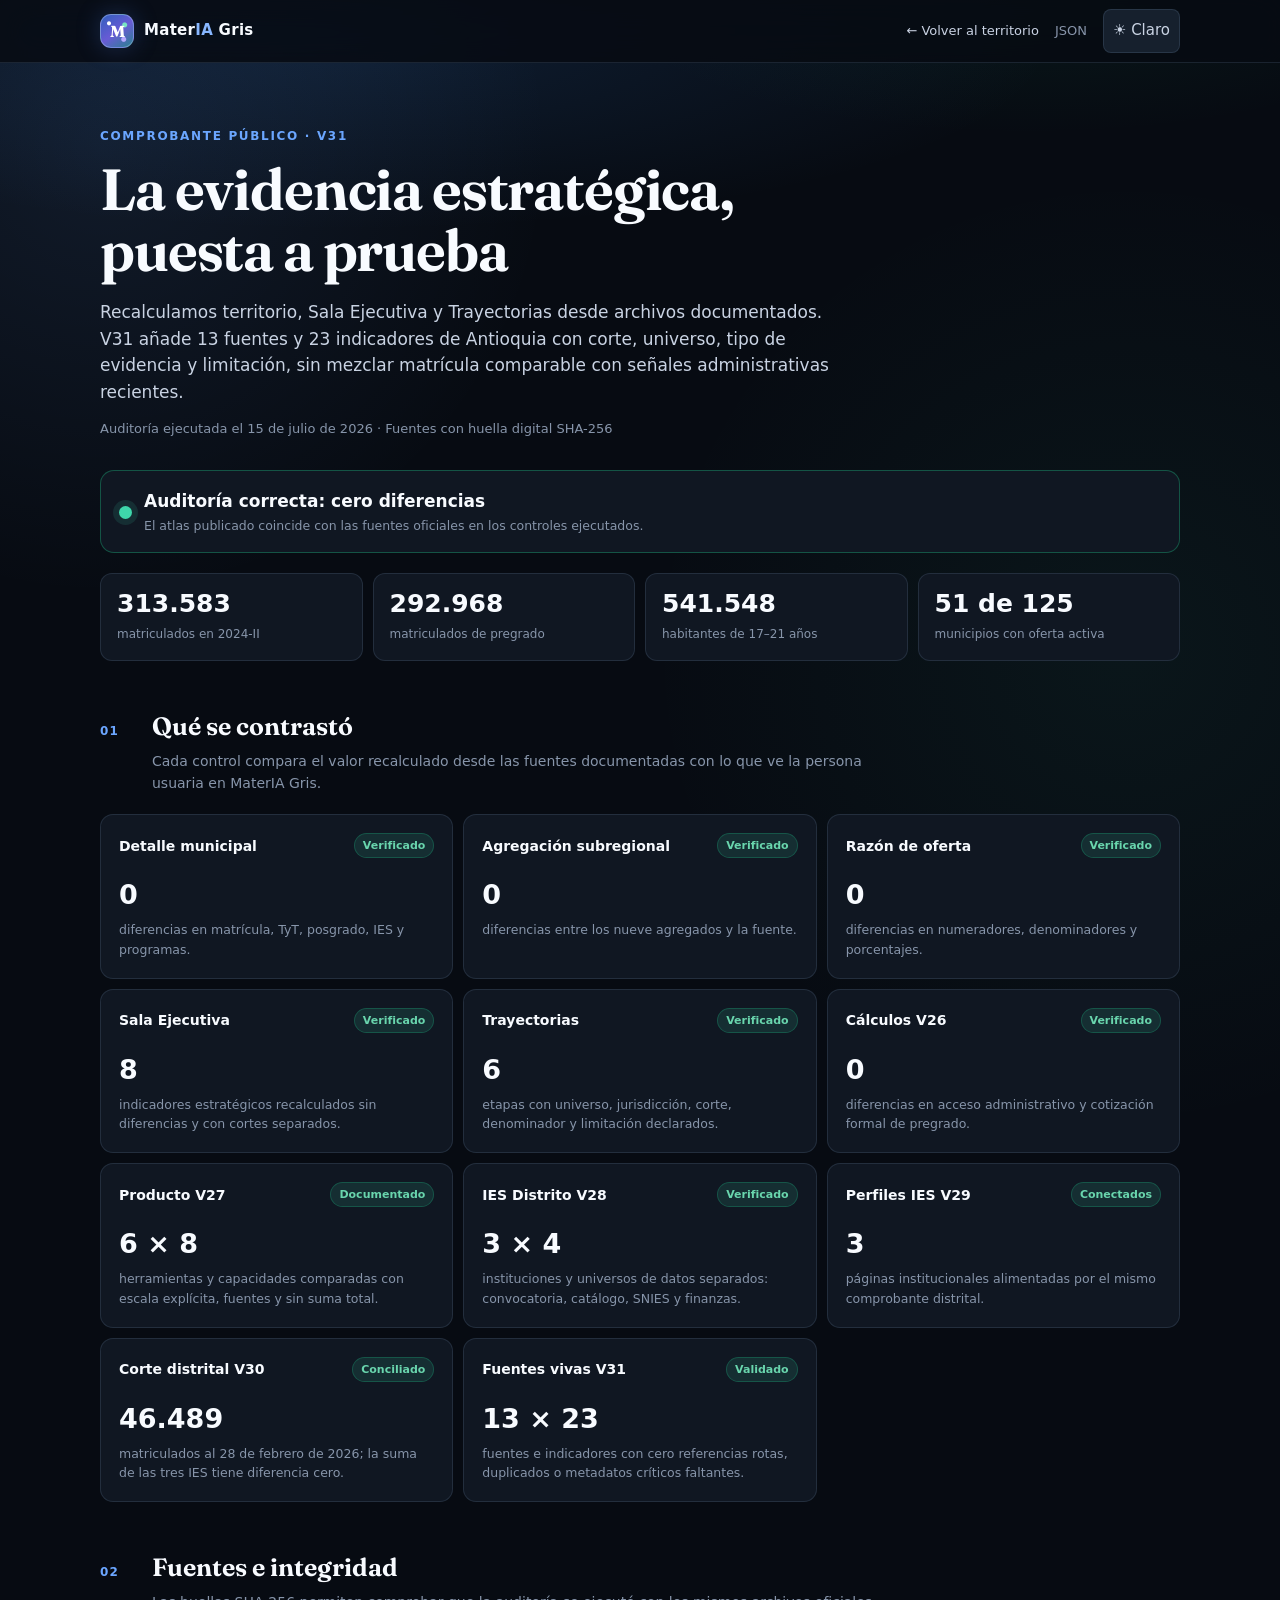
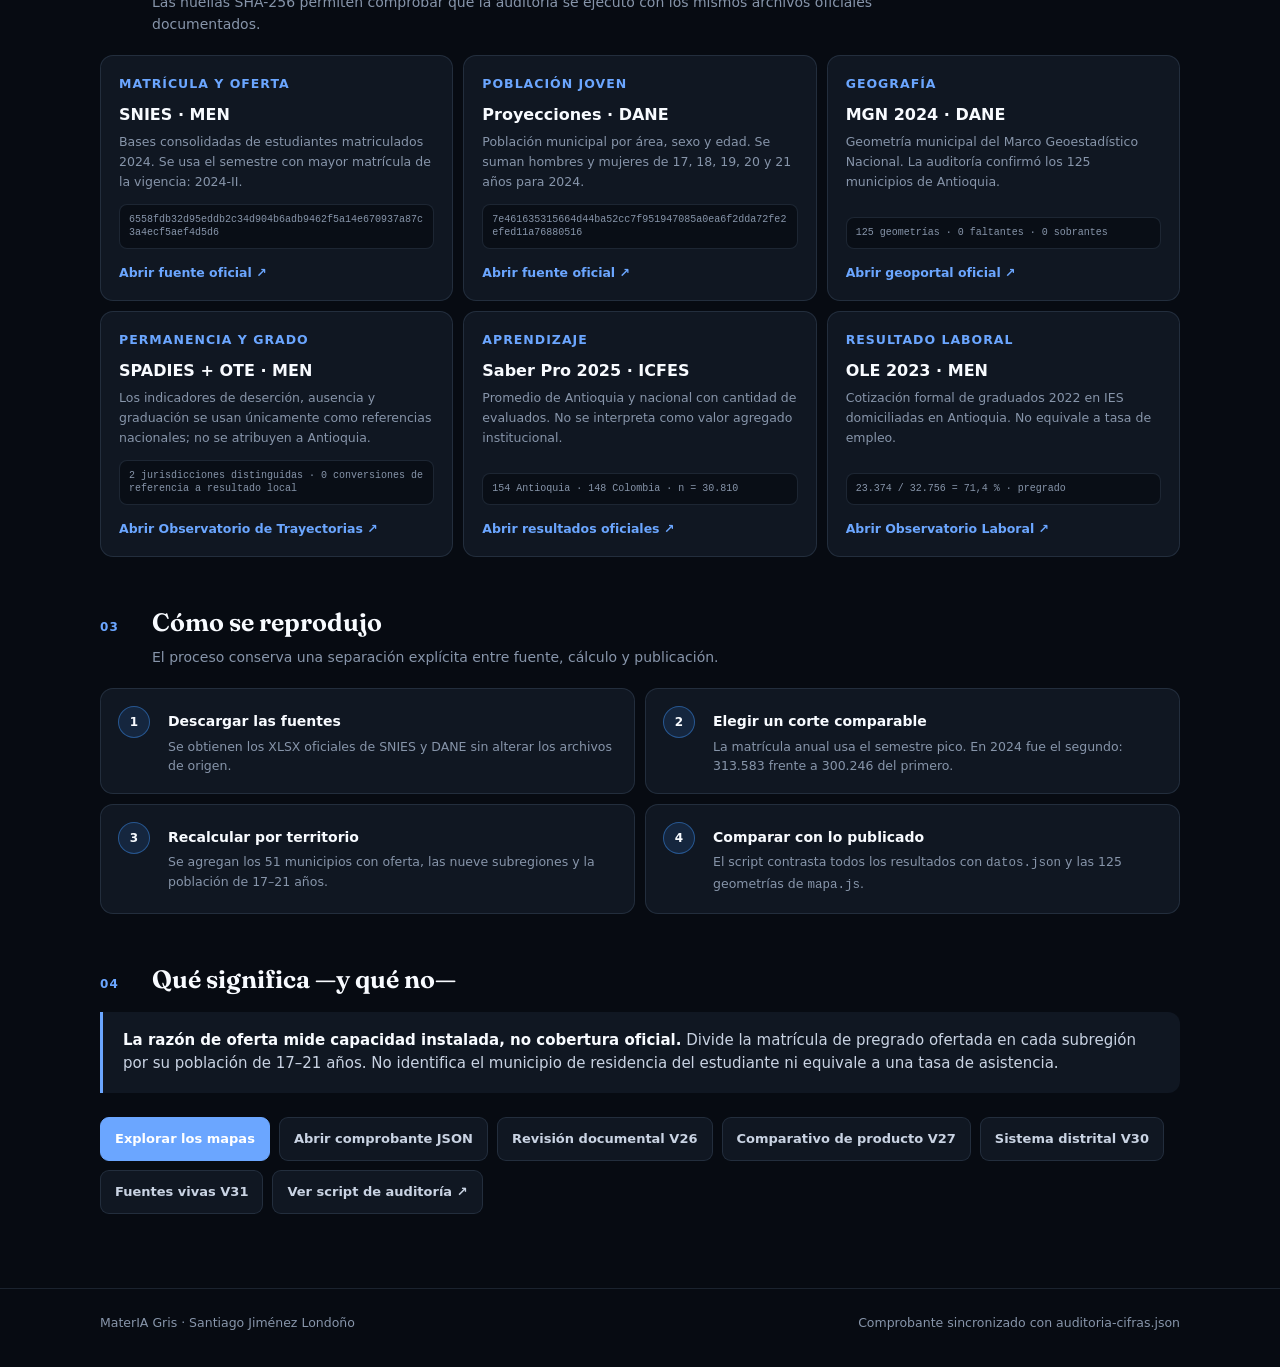
==== public/auditoria.html @ 16d31b3c "Agrega registro V31 de fuentes educativas de Antioquia" ====
<!DOCTYPE html>
<html lang="es">
<head>
<meta charset="UTF-8">
<meta name="viewport" content="width=device-width, initial-scale=1.0">
<title>Auditoría de cifras · MaterIA Gris</title>
<meta name="description" content="Comprobante público V31 de MaterIA Gris: territorio, trayectorias, sistema distrital y fuentes vivas de educación en Antioquia.">
<link rel="preconnect" href="https://fonts.googleapis.com">
<link rel="preconnect" href="https://fonts.gstatic.com" crossorigin>
<link href="https://fonts.googleapis.com/css2?family=Fraunces:opsz,wght@9..144,550;9..144,650&display=swap" rel="stylesheet">
<link rel="icon" href="data:image/svg+xml,<svg xmlns=%22http://www.w3.org/2000/svg%22 viewBox=%220 0 100 100%22><text y=%22.9em%22 font-size=%2290%22>🧠</text></svg>">
<style>
:root{
  --page:#070b12;--surface:#101722;--surface-2:#16202d;--ink:#f8fbff;--ink-2:#c9d3e3;
  --muted:#8795aa;--grid:#202c3b;--border:rgba(151,180,222,.14);--blue:#6ba6ff;
  --green:#3ed6aa;--green-soft:rgba(62,214,170,.12);--code:#090e16
}
*{box-sizing:border-box;margin:0;padding:0}
html{scroll-behavior:smooth;overflow-x:hidden}
body{background:radial-gradient(circle at 8% 5%,rgba(107,166,255,.10),transparent 28rem),radial-gradient(circle at 88% 22%,rgba(62,214,170,.055),transparent 30rem),var(--page);color:var(--ink-2);font:15px/1.58 system-ui,-apple-system,"Segoe UI",sans-serif;-webkit-font-smoothing:antialiased;overflow-x:hidden}
a{color:var(--blue);text-decoration:none}a:hover{text-decoration:underline}
.wrap{width:min(1080px,calc(100% - 40px));margin:0 auto}
nav{position:sticky;top:0;z-index:10;background:rgba(7,11,18,.86);border-bottom:1px solid var(--border);backdrop-filter:blur(16px) saturate(135%)}
nav .wrap{height:62px;display:flex;align-items:center;gap:16px}
.logo{display:flex;align-items:center;gap:10px;color:var(--ink);font-weight:750;letter-spacing:.02em}.brand-mark{position:relative;width:34px;height:34px;display:grid;place-items:center;border-radius:11px;overflow:hidden;background:radial-gradient(circle at 25% 26%,#fff 0 1.5px,transparent 2.5px),radial-gradient(circle at 74% 31%,#78e3c3 0 2px,transparent 3px),radial-gradient(circle at 71% 76%,#b5a8ff 0 2px,transparent 3px),linear-gradient(145deg,#315fbd,#685bd5 52%,#168e78 115%);border:1px solid rgba(186,210,255,.38);box-shadow:0 0 24px rgba(86,126,237,.25)}.brand-mark::before{content:"M";color:#fff;font:720 16px/1 "Fraunces",Georgia,serif;letter-spacing:-.08em}.brand-word{color:var(--ink)}.brand-ia{color:#88b7ff}
.back{margin-left:auto;color:var(--ink-2);font-size:13px}.raw{color:var(--muted);font-size:13px}
button{font:inherit}.theme{min-height:44px;border:1px solid var(--border);background:var(--surface-2);color:var(--ink-2);border-radius:8px;padding:6px 9px;cursor:pointer}
main{padding:64px 0 74px;position:relative}
main::before{content:"";position:absolute;inset:-100px -40% auto;height:520px;z-index:-1;pointer-events:none;background:radial-gradient(ellipse 55% 55% at 35% 15%,rgba(57,135,229,.15),transparent 66%),radial-gradient(ellipse 36% 45% at 70% 5%,rgba(25,158,112,.09),transparent 62%)}
.eyebrow{color:var(--blue);font-size:12px;font-weight:750;text-transform:uppercase;letter-spacing:.14em;margin-bottom:13px}
h1,h2{font-family:"Fraunces",Georgia,serif;color:var(--ink);font-weight:650}
h1{font-size:clamp(34px,6vw,58px);line-height:1.05;letter-spacing:-.02em;max-width:770px}
.lede{font-size:17px;max-width:760px;margin-top:18px}.meta{color:var(--muted);font-size:13px;margin-top:13px}
.status{display:flex;align-items:center;gap:12px;margin:30px 0 20px;padding:17px 18px;background:var(--surface);border:1px solid rgba(25,158,112,.45);border-radius:14px}
.status-dot{width:13px;height:13px;border-radius:50%;background:var(--green);box-shadow:0 0 0 6px var(--green-soft);flex:none}
.status strong{display:block;color:var(--ink);font-size:17px}.status span{display:block;color:var(--muted);font-size:12.5px;margin-top:1px}
.kpis{display:grid;grid-template-columns:repeat(4,minmax(0,1fr));gap:10px;margin:18px 0 50px}
.kpi{background:var(--surface);border:1px solid var(--border);border-radius:12px;padding:16px}.kpi b{display:block;color:var(--ink);font-size:25px;line-height:1.1;font-variant-numeric:tabular-nums}.kpi span{display:block;color:var(--muted);font-size:12px;margin-top:7px}
section{margin-top:50px}.section-head{display:grid;grid-template-columns:40px 1fr;gap:12px;align-items:baseline;margin-bottom:18px}.num{color:var(--blue);font-size:12px;font-weight:750;letter-spacing:.1em}h2{font-size:25px;line-height:1.2}.section-lede{color:var(--muted);max-width:760px;margin:-9px 0 20px 52px;font-size:14px}
.checks{display:grid;grid-template-columns:repeat(3,1fr);gap:10px}.check{background:var(--surface);border:1px solid var(--border);border-radius:13px;padding:18px}.check-top{display:flex;justify-content:space-between;gap:12px;align-items:center}.check h3{color:var(--ink);font-size:14px}.badge{color:#69d5ad;background:var(--green-soft);border:1px solid rgba(25,158,112,.35);border-radius:20px;padding:3px 8px;font-size:11px;font-weight:700;white-space:nowrap}.check b{display:block;color:var(--ink);font-size:27px;margin-top:16px}.check p{color:var(--muted);font-size:12.5px;margin-top:3px}
.sources{display:grid;grid-template-columns:repeat(3,1fr);gap:10px}.source{background:var(--surface);border:1px solid var(--border);border-radius:13px;padding:18px;display:flex;flex-direction:column}.source small{color:var(--blue);font-weight:750;letter-spacing:.08em;text-transform:uppercase}.source h3{color:var(--ink);font-size:16px;margin:8px 0 5px}.source p{color:var(--muted);font-size:12.5px;flex:1}.source a{font-size:12.5px;margin-top:14px;font-weight:650}.hash{display:block;background:var(--code);border:1px solid var(--border);border-radius:8px;padding:8px 9px;margin-top:12px;color:var(--muted);font:10px/1.35 ui-monospace,SFMono-Regular,Consolas,monospace;overflow-wrap:anywhere}
.method{display:grid;grid-template-columns:1fr 1fr;gap:10px}.step{display:grid;grid-template-columns:38px 1fr;gap:12px;background:var(--surface);border:1px solid var(--border);border-radius:13px;padding:17px}.step-n{width:32px;height:32px;border-radius:50%;display:grid;place-items:center;background:rgba(57,135,229,.14);border:1px solid rgba(57,135,229,.5);color:var(--ink);font-size:12px;font-weight:750}.step h3{color:var(--ink);font-size:14px;margin:4px 0}.step p{color:var(--muted);font-size:12.5px}
.limit{border-left:3px solid var(--blue);background:var(--surface);border-radius:0 12px 12px 0;padding:17px 20px}.limit strong{color:var(--ink)}
.actions{display:flex;flex-wrap:wrap;gap:9px;margin-top:24px}.btn{display:inline-flex;align-items:center;min-height:44px;padding:0 14px;border-radius:9px;border:1px solid var(--border);font-size:13px;font-weight:650}.btn.primary{background:var(--blue);border-color:var(--blue);color:white}.btn.secondary{background:var(--surface);color:var(--ink-2)}
footer{border-top:1px solid var(--border);padding:24px 0 38px;color:var(--muted);font-size:12.5px}.foot{display:flex;justify-content:space-between;gap:20px;flex-wrap:wrap}
:focus-visible{outline:2px solid var(--blue);outline-offset:3px}
html.light{--page:#f7f6f1;--surface:#fff;--surface-2:#efeee8;--ink:#191918;--ink-2:#3c3b36;--muted:#6f6d64;--grid:#e5e3da;--border:rgba(20,20,15,.14);--blue:#2b66c2;--green:#0d7a53;--green-soft:rgba(13,122,83,.1);--code:#efeee8}
html.light nav{background:rgba(247,246,241,.92)}html.light main::before{opacity:.5}
@media(max-width:820px){.kpis{grid-template-columns:1fr 1fr}.checks,.sources{grid-template-columns:1fr}.method{grid-template-columns:1fr}}
@media(max-width:540px){.wrap{width:min(calc(100% - 28px),1080px)}main{padding-top:42px}.raw{display:none}.kpis{grid-template-columns:1fr}.section-head{grid-template-columns:32px 1fr}.section-lede{margin-left:44px}.status{align-items:flex-start}.back{font-size:12px}}
@media print{nav,.theme,.actions{display:none}.wrap{width:100%}body{background:#fff;color:#333}main{padding:20px 0}main::before{display:none}:root{--surface:#fff;--ink:#111;--ink-2:#333;--muted:#666;--border:rgba(0,0,0,.18);--code:#f2f2f2}.kpi,.check,.source,.step,.status{break-inside:avoid}}
</style>
<script>try{if(localStorage.getItem('obs-theme')==='light')document.documentElement.classList.add('light')}catch(e){}</script>
</head>
<body>
<nav><div class="wrap">
  <a class="logo" href="index.html" aria-label="MaterIA Gris · inicio"><span class="brand-mark" aria-hidden="true"></span><span class="brand-word">Mater<span class="brand-ia">IA</span> Gris</span></a>
  <a class="back" href="index.html#territorio">← Volver al territorio</a>
  <a class="raw" href="auditoria-cifras.json">JSON</a>
  <button class="theme" id="theme" type="button" aria-label="Cambiar tema">Tema</button>
</div></nav>

<main class="wrap">
  <header>
    <p class="eyebrow">Comprobante público · V31</p>
    <h1>La evidencia estratégica, puesta a prueba</h1>
    <p class="lede">Recalculamos territorio, Sala Ejecutiva y Trayectorias desde archivos documentados. V31 añade 13 fuentes y 23 indicadores de Antioquia con corte, universo, tipo de evidencia y limitación, sin mezclar matrícula comparable con señales administrativas recientes.</p>
    <p class="meta">Auditoría ejecutada el <span id="audit-date">15 de julio de 2026</span> · Fuentes con huella digital SHA-256</p>
  </header>

  <div class="status" role="status" aria-live="polite">
    <span class="status-dot" aria-hidden="true"></span>
    <div><strong id="status-title">Auditoría correcta: cero diferencias</strong><span id="status-detail">El atlas publicado coincide con las fuentes oficiales en los controles ejecutados.</span></div>
  </div>

  <div class="kpis" aria-label="Resultados principales de la auditoría">
    <div class="kpi"><b id="matricula">313.583</b><span>matriculados en 2024-II</span></div>
    <div class="kpi"><b id="pregrado">292.968</b><span>matriculados de pregrado</span></div>
    <div class="kpi"><b id="poblacion">541.548</b><span>habitantes de 17–21 años</span></div>
    <div class="kpi"><b><span id="con-oferta" style="display:inline;color:inherit;font:inherit">51</span> de 125</b><span>municipios con oferta activa</span></div>
  </div>

  <section aria-labelledby="controles-title">
    <div class="section-head"><span class="num">01</span><h2 id="controles-title">Qué se contrastó</h2></div>
    <p class="section-lede">Cada control compara el valor recalculado desde las fuentes documentadas con lo que ve la persona usuaria en MaterIA Gris.</p>
    <div class="checks">
      <article class="check"><div class="check-top"><h3>Detalle municipal</h3><span class="badge">Verificado</span></div><b id="diff-municipios">0</b><p>diferencias en matrícula, TyT, posgrado, IES y programas.</p></article>
      <article class="check"><div class="check-top"><h3>Agregación subregional</h3><span class="badge">Verificado</span></div><b id="diff-subregiones">0</b><p>diferencias entre los nueve agregados y la fuente.</p></article>
      <article class="check"><div class="check-top"><h3>Razón de oferta</h3><span class="badge">Verificado</span></div><b id="diff-razon">0</b><p>diferencias en numeradores, denominadores y porcentajes.</p></article>
      <article class="check"><div class="check-top"><h3>Sala Ejecutiva</h3><span class="badge">Verificado</span></div><b>8</b><p>indicadores estratégicos recalculados sin diferencias y con cortes separados.</p></article>
      <article class="check"><div class="check-top"><h3>Trayectorias</h3><span class="badge">Verificado</span></div><b>6</b><p>etapas con universo, jurisdicción, corte, denominador y limitación declarados.</p></article>
      <article class="check"><div class="check-top"><h3>Cálculos V26</h3><span class="badge">Verificado</span></div><b>0</b><p>diferencias en acceso administrativo y cotización formal de pregrado.</p></article>
      <article class="check"><div class="check-top"><h3>Producto V27</h3><span class="badge">Documentado</span></div><b>6 × 8</b><p>herramientas y capacidades comparadas con escala explícita, fuentes y sin suma total.</p></article>
      <article class="check"><div class="check-top"><h3>IES Distrito V28</h3><span class="badge">Verificado</span></div><b>3 × 4</b><p>instituciones y universos de datos separados: convocatoria, catálogo, SNIES y finanzas.</p></article>
      <article class="check"><div class="check-top"><h3>Perfiles IES V29</h3><span class="badge">Conectados</span></div><b>3</b><p>páginas institucionales alimentadas por el mismo comprobante distrital.</p></article>
      <article class="check"><div class="check-top"><h3>Corte distrital V30</h3><span class="badge">Conciliado</span></div><b>46.489</b><p>matriculados al 28 de febrero de 2026; la suma de las tres IES tiene diferencia cero.</p></article>
      <article class="check"><div class="check-top"><h3>Fuentes vivas V31</h3><span class="badge">Validado</span></div><b>13 × 23</b><p>fuentes e indicadores con cero referencias rotas, duplicados o metadatos críticos faltantes.</p></article>
    </div>
  </section>

  <section aria-labelledby="fuentes-title">
    <div class="section-head"><span class="num">02</span><h2 id="fuentes-title">Fuentes e integridad</h2></div>
    <p class="section-lede">Las huellas SHA-256 permiten comprobar que la auditoría se ejecutó con los mismos archivos oficiales documentados.</p>
    <div class="sources">
      <article class="source"><small>Matrícula y oferta</small><h3>SNIES · MEN</h3><p>Bases consolidadas de estudiantes matriculados 2024. Se usa el semestre con mayor matrícula de la vigencia: 2024-II.</p><code class="hash" id="hash-snies">6558fdb32d95eddb2c34d904b6adb9462f5a14e670937a87c3a4ecf5aef4d5d6</code><a href="https://snies.mineducacion.gov.co/portal/ESTADISTICAS/Bases-consolidadas/" target="_blank" rel="noopener">Abrir fuente oficial ↗</a></article>
      <article class="source"><small>Población joven</small><h3>Proyecciones · DANE</h3><p>Población municipal por área, sexo y edad. Se suman hombres y mujeres de 17, 18, 19, 20 y 21 años para 2024.</p><code class="hash" id="hash-dane">7e461635315664d44ba52cc7f951947085a0ea6f2dda72fe2efed11a76880516</code><a href="https://www.dane.gov.co/index.php/estadisticas-por-tema/demografia-y-poblacion/proyecciones-de-poblacion" target="_blank" rel="noopener">Abrir fuente oficial ↗</a></article>
      <article class="source"><small>Geografía</small><h3>MGN 2024 · DANE</h3><p>Geometría municipal del Marco Geoestadístico Nacional. La auditoría confirmó los 125 municipios de Antioquia.</p><code class="hash">125 geometrías · 0 faltantes · 0 sobrantes</code><a href="https://geoportal.dane.gov.co/" target="_blank" rel="noopener">Abrir geoportal oficial ↗</a></article>
      <article class="source"><small>Permanencia y grado</small><h3>SPADIES + OTE · MEN</h3><p>Los indicadores de deserción, ausencia y graduación se usan únicamente como referencias nacionales; no se atribuyen a Antioquia.</p><code class="hash">2 jurisdicciones distinguidas · 0 conversiones de referencia a resultado local</code><a href="https://ote.mineducacion.gov.co/sistema-consulta/generar" target="_blank" rel="noopener">Abrir Observatorio de Trayectorias ↗</a></article>
      <article class="source"><small>Aprendizaje</small><h3>Saber Pro 2025 · ICFES</h3><p>Promedio de Antioquia y nacional con cantidad de evaluados. No se interpreta como valor agregado institucional.</p><code class="hash">154 Antioquia · 148 Colombia · n = 30.810</code><a href="https://www.icfes.gov.co/evaluaciones-icfes/acerca-del-examen-saber-pro/resultados-del-examen-saber-pro/" target="_blank" rel="noopener">Abrir resultados oficiales ↗</a></article>
      <article class="source"><small>Resultado laboral</small><h3>OLE 2023 · MEN</h3><p>Cotización formal de graduados 2022 en IES domiciliadas en Antioquia. No equivale a tasa de empleo.</p><code class="hash">23.374 / 32.756 = 71,4 % · pregrado</code><a href="https://ole.mineducacion.gov.co/portal/secciones/A-quienes-aportamos/Sector-productivo/" target="_blank" rel="noopener">Abrir Observatorio Laboral ↗</a></article>
    </div>
  </section>

  <section aria-labelledby="metodo-title">
    <div class="section-head"><span class="num">03</span><h2 id="metodo-title">Cómo se reprodujo</h2></div>
    <p class="section-lede">El proceso conserva una separación explícita entre fuente, cálculo y publicación.</p>
    <div class="method">
      <article class="step"><span class="step-n">1</span><div><h3>Descargar las fuentes</h3><p>Se obtienen los XLSX oficiales de SNIES y DANE sin alterar los archivos de origen.</p></div></article>
      <article class="step"><span class="step-n">2</span><div><h3>Elegir un corte comparable</h3><p>La matrícula anual usa el semestre pico. En 2024 fue el segundo: 313.583 frente a 300.246 del primero.</p></div></article>
      <article class="step"><span class="step-n">3</span><div><h3>Recalcular por territorio</h3><p>Se agregan los 51 municipios con oferta, las nueve subregiones y la población de 17–21 años.</p></div></article>
      <article class="step"><span class="step-n">4</span><div><h3>Comparar con lo publicado</h3><p>El script contrasta todos los resultados con <code>datos.json</code> y las 125 geometrías de <code>mapa.js</code>.</p></div></article>
    </div>
  </section>

  <section aria-labelledby="alcance-title">
    <div class="section-head"><span class="num">04</span><h2 id="alcance-title">Qué significa —y qué no—</h2></div>
    <div class="limit"><strong>La razón de oferta mide capacidad instalada, no cobertura oficial.</strong> Divide la matrícula de pregrado ofertada en cada subregión por su población de 17–21 años. No identifica el municipio de residencia del estudiante ni equivale a una tasa de asistencia.</div>
    <div class="actions">
      <a class="btn primary" href="index.html#territorio">Explorar los mapas</a>
      <a class="btn secondary" href="auditoria-cifras.json">Abrir comprobante JSON</a>
      <a class="btn secondary" href="verificacion-v26.json">Revisión documental V26</a>
      <a class="btn secondary" href="comparativo-producto.json">Comparativo de producto V27</a>
      <a class="btn secondary" href="ies-distritales.json">Sistema distrital V30</a>
      <a class="btn secondary" href="fuentes-antioquia.json">Fuentes vivas V31</a>
      <a class="btn secondary" href="https://github.com/sjimenezlon/observatorio-educacion-antioquia/blob/main/scripts/auditar_atlas.py" target="_blank" rel="noopener">Ver script de auditoría ↗</a>
    </div>
  </section>
</main>

<footer><div class="wrap foot"><span>MaterIA Gris · Santiago Jiménez Londoño</span><span id="live-note">Comprobante sincronizado con auditoria-cifras.json</span></div></footer>

<script>
"use strict";
const format=n=>Number(n).toLocaleString("es-CO");
const set=(id,value)=>{const node=document.getElementById(id);if(node&&value!==undefined)node.textContent=value;};
const themeButton=document.getElementById("theme");
const syncTheme=()=>{const light=document.documentElement.classList.contains("light");themeButton.textContent=light?"🌙 Oscuro":"☀️ Claro";themeButton.setAttribute("aria-label",light?"Cambiar a tema oscuro":"Cambiar a tema claro");themeButton.setAttribute("aria-pressed",String(light));};
syncTheme();themeButton.addEventListener("click",()=>{
  document.documentElement.classList.toggle("light");
  try{localStorage.setItem("obs-theme",document.documentElement.classList.contains("light")?"light":"dark")}catch(e){}
  syncTheme();
});
fetch("auditoria-cifras.json",{cache:"no-store"}).then(r=>{if(!r.ok)throw new Error("No disponible");return r.json()}).then(a=>{
  const x=a.resultados||{};
  set("audit-date",new Date(a.fecha_auditoria+"T12:00:00").toLocaleDateString("es-CO",{day:"numeric",month:"long",year:"numeric"}));
  set("matricula",format(x.matricula_total_2024_II));set("pregrado",format(x.matricula_pregrado_2024_II));set("poblacion",format(x.poblacion_17_21_2024));set("con-oferta",x.municipios_con_oferta);
  set("diff-municipios",x.diferencias_municipales);set("diff-subregiones",x.diferencias_subregionales);set("diff-razon",x.diferencias_cobertura);
  set("hash-snies",a.fuentes?.snies?.sha256);set("hash-dane",a.fuentes?.dane?.sha256);
  if(a.estado!=="correcto"){
    set("status-title","La auditoría requiere revisión");set("status-detail","El comprobante reporta diferencias; consulte el JSON antes de usar las cifras.");document.querySelector(".status").style.borderColor="#c98500";
  }
}).catch(()=>set("live-note","Copia legible disponible · JSON no cargó en esta sesión"));
</script>
</body>
</html>
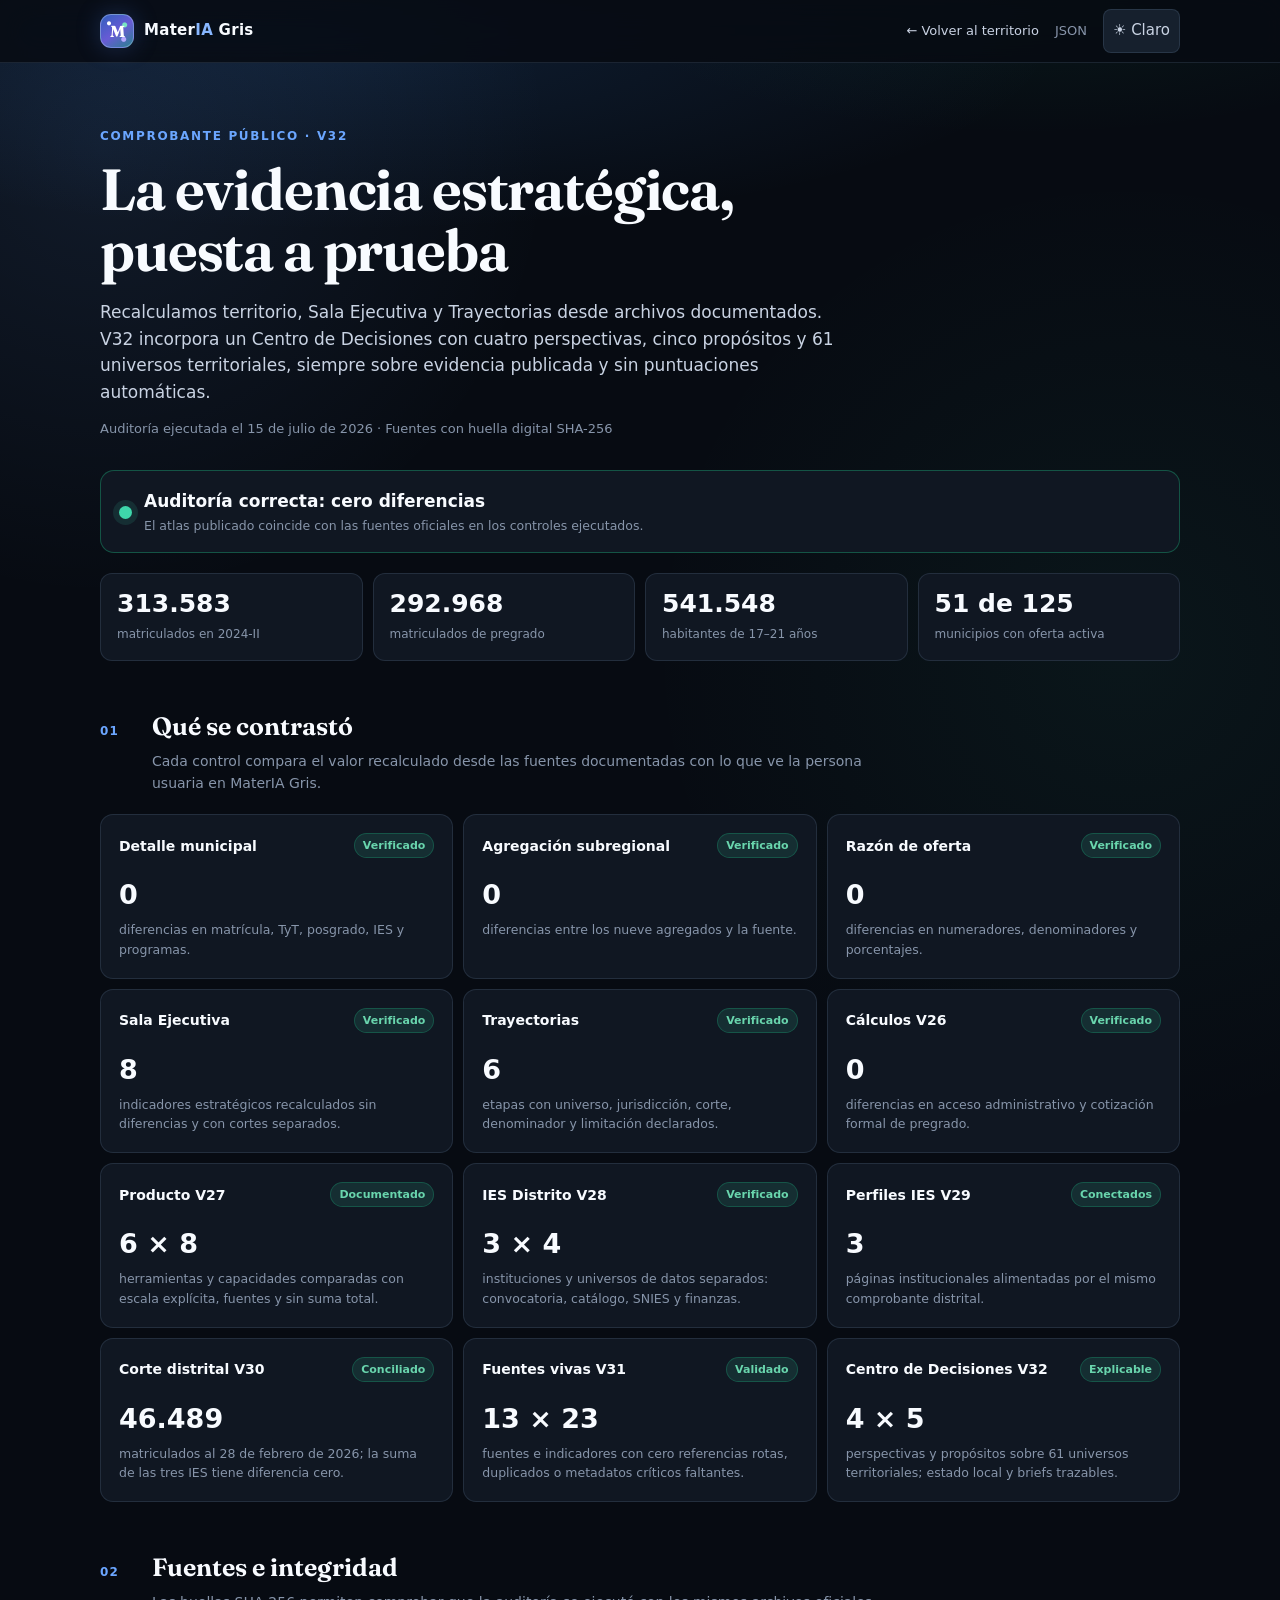
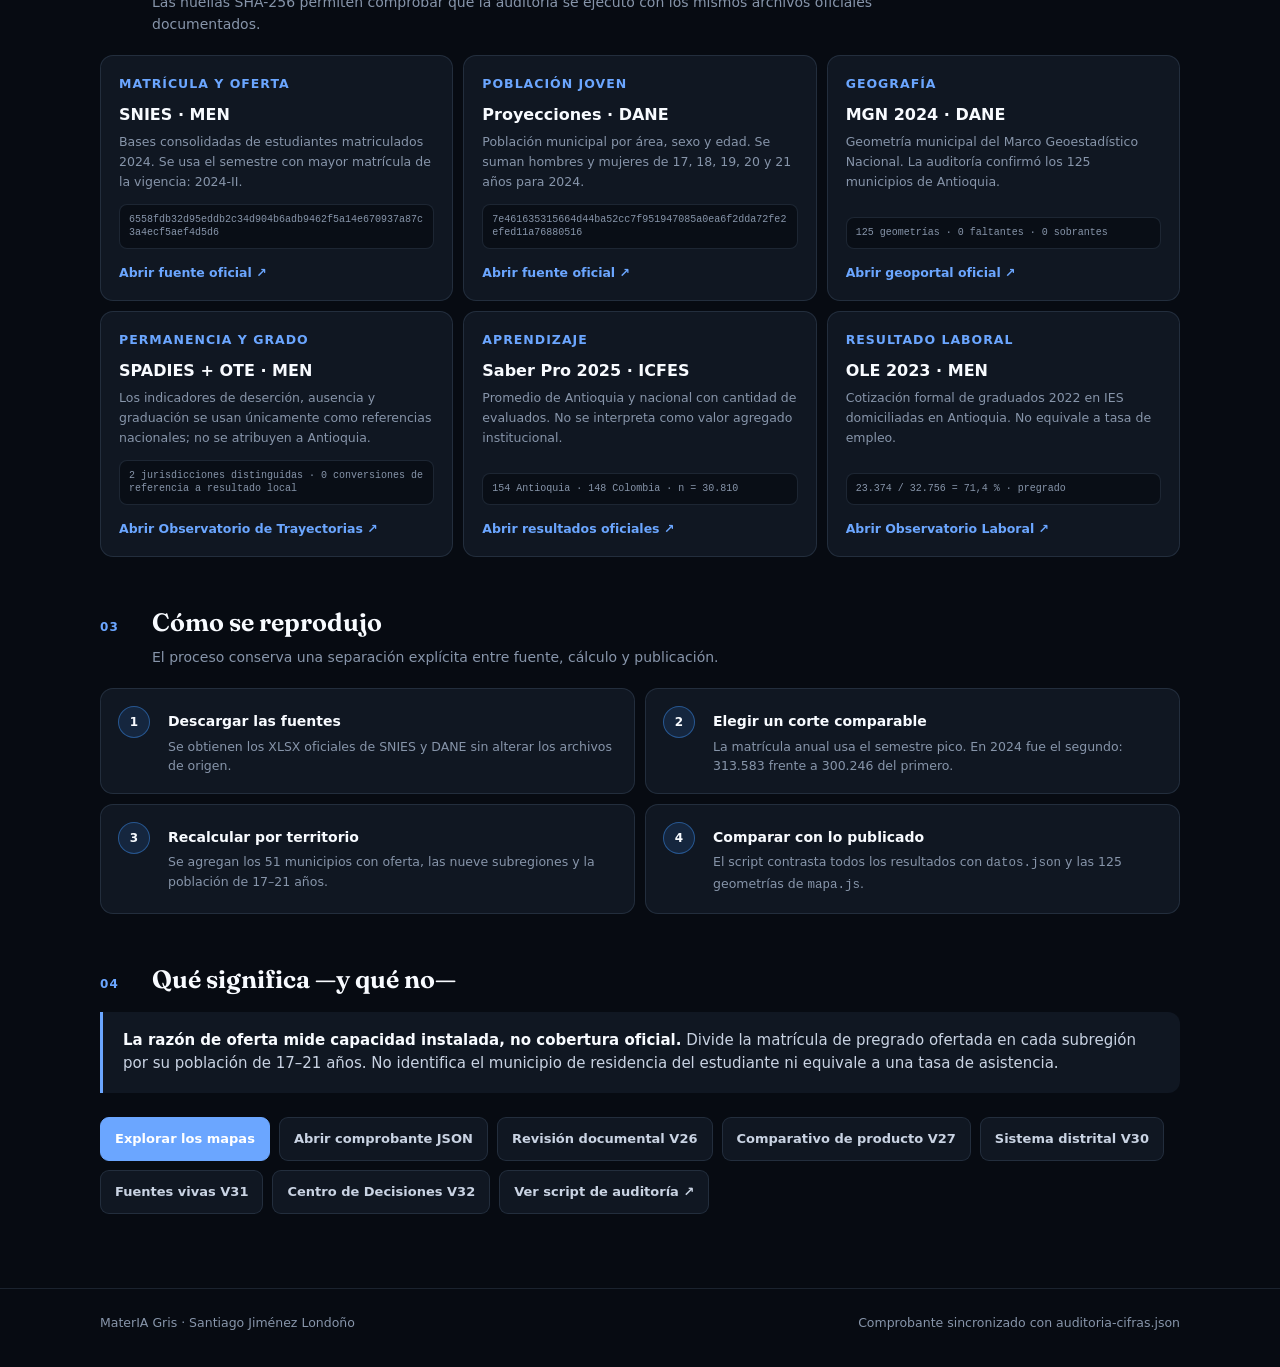
==== commit 97cf094b: "Agrega Centro de Decisiones V32" ====
--- a/public/auditoria.html
+++ b/public/auditoria.html
@@ -4,7 +4,7 @@
 <meta charset="UTF-8">
 <meta name="viewport" content="width=device-width, initial-scale=1.0">
 <title>Auditoría de cifras · MaterIA Gris</title>
-<meta name="description" content="Comprobante público V31 de MaterIA Gris: territorio, trayectorias, sistema distrital y fuentes vivas de educación en Antioquia.">
+<meta name="description" content="Comprobante público V32 de MaterIA Gris: territorio, trayectorias, fuentes vivas y Centro de Decisiones general.">
 <link rel="preconnect" href="https://fonts.googleapis.com">
 <link rel="preconnect" href="https://fonts.gstatic.com" crossorigin>
 <link href="https://fonts.googleapis.com/css2?family=Fraunces:opsz,wght@9..144,550;9..144,650&display=swap" rel="stylesheet">
@@ -62,9 +62,9 @@
 
 <main class="wrap">
   <header>
-    <p class="eyebrow">Comprobante público · V31</p>
+    <p class="eyebrow">Comprobante público · V32</p>
     <h1>La evidencia estratégica, puesta a prueba</h1>
-    <p class="lede">Recalculamos territorio, Sala Ejecutiva y Trayectorias desde archivos documentados. V31 añade 13 fuentes y 23 indicadores de Antioquia con corte, universo, tipo de evidencia y limitación, sin mezclar matrícula comparable con señales administrativas recientes.</p>
+    <p class="lede">Recalculamos territorio, Sala Ejecutiva y Trayectorias desde archivos documentados. V32 incorpora un Centro de Decisiones con cuatro perspectivas, cinco propósitos y 61 universos territoriales, siempre sobre evidencia publicada y sin puntuaciones automáticas.</p>
     <p class="meta">Auditoría ejecutada el <span id="audit-date">15 de julio de 2026</span> · Fuentes con huella digital SHA-256</p>
   </header>
 
@@ -95,6 +95,7 @@
       <article class="check"><div class="check-top"><h3>Perfiles IES V29</h3><span class="badge">Conectados</span></div><b>3</b><p>páginas institucionales alimentadas por el mismo comprobante distrital.</p></article>
       <article class="check"><div class="check-top"><h3>Corte distrital V30</h3><span class="badge">Conciliado</span></div><b>46.489</b><p>matriculados al 28 de febrero de 2026; la suma de las tres IES tiene diferencia cero.</p></article>
       <article class="check"><div class="check-top"><h3>Fuentes vivas V31</h3><span class="badge">Validado</span></div><b>13 × 23</b><p>fuentes e indicadores con cero referencias rotas, duplicados o metadatos críticos faltantes.</p></article>
+      <article class="check"><div class="check-top"><h3>Centro de Decisiones V32</h3><span class="badge">Explicable</span></div><b>4 × 5</b><p>perspectivas y propósitos sobre 61 universos territoriales; estado local y briefs trazables.</p></article>
     </div>
   </section>
 
@@ -132,6 +133,7 @@
       <a class="btn secondary" href="comparativo-producto.json">Comparativo de producto V27</a>
       <a class="btn secondary" href="ies-distritales.json">Sistema distrital V30</a>
       <a class="btn secondary" href="fuentes-antioquia.json">Fuentes vivas V31</a>
+      <a class="btn secondary" href="verificacion-v32.json">Centro de Decisiones V32</a>
       <a class="btn secondary" href="https://github.com/sjimenezlon/observatorio-educacion-antioquia/blob/main/scripts/auditar_atlas.py" target="_blank" rel="noopener">Ver script de auditoría ↗</a>
     </div>
   </section>
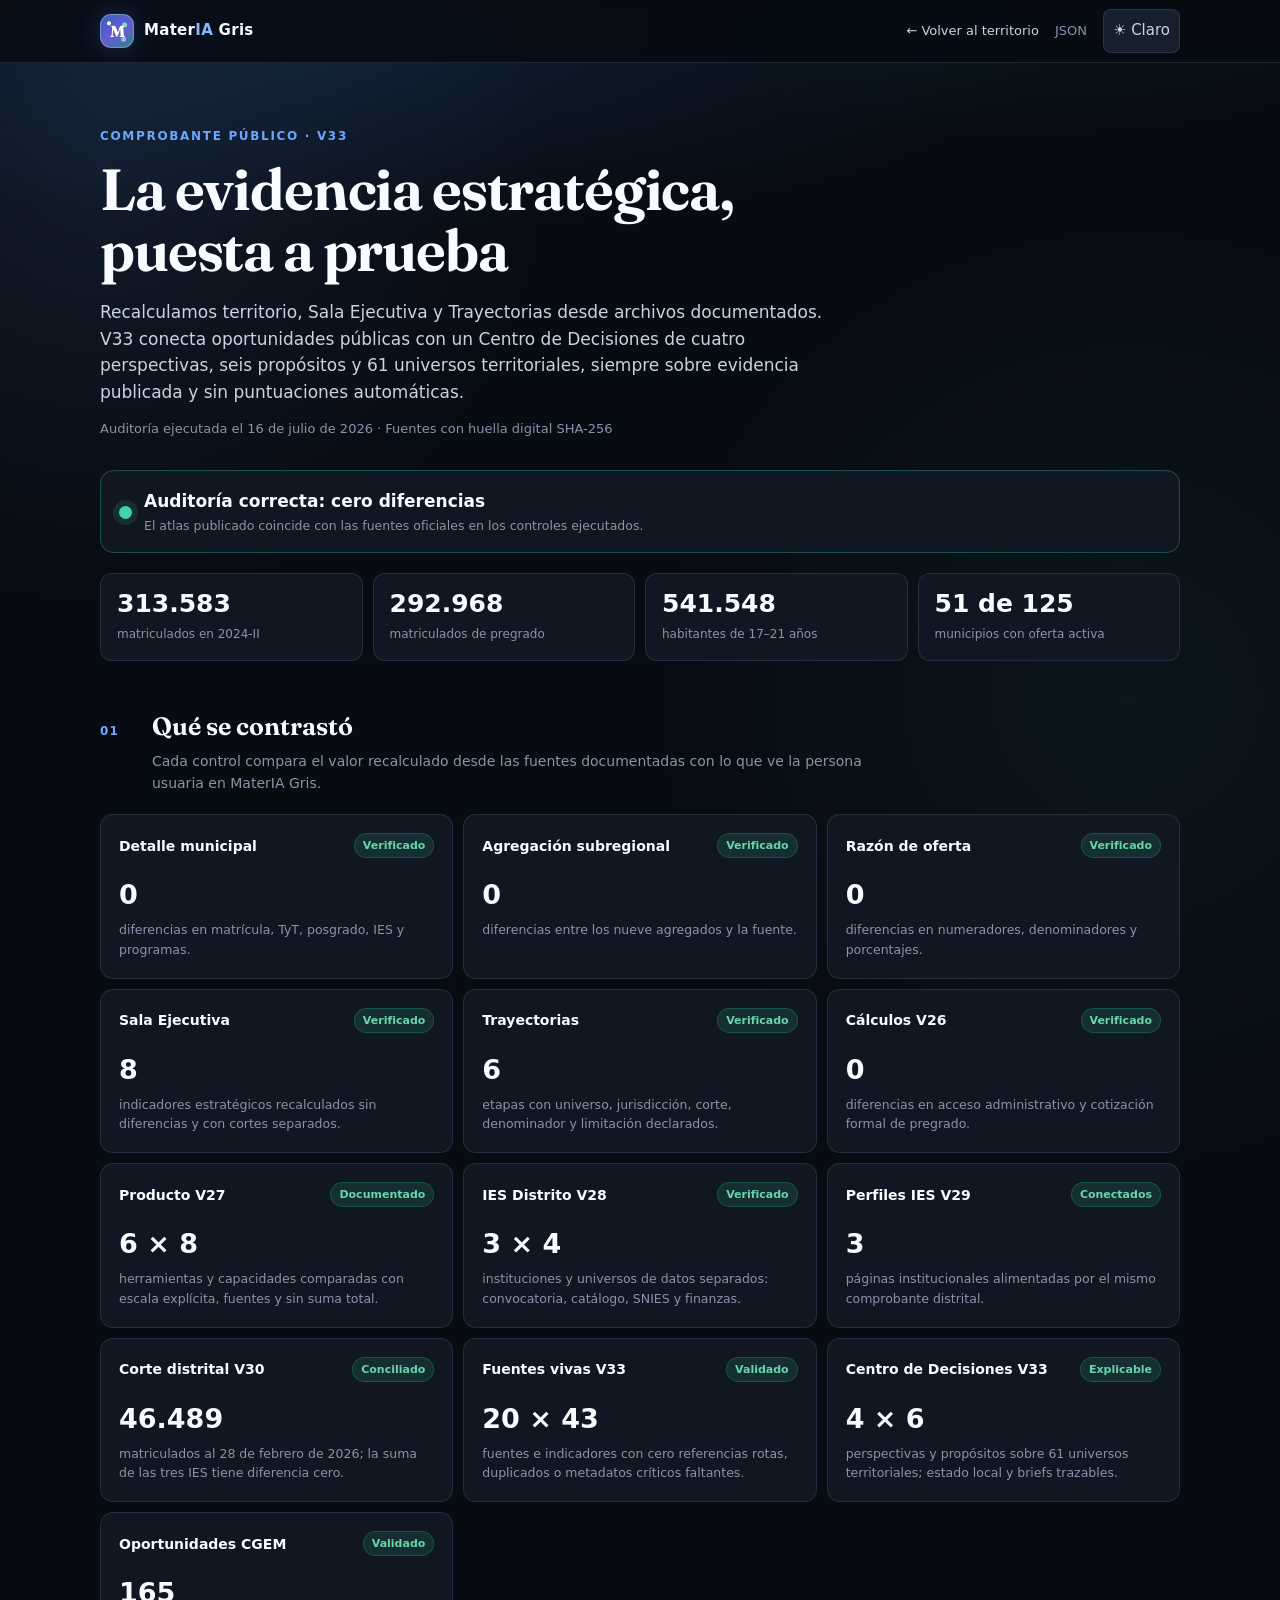
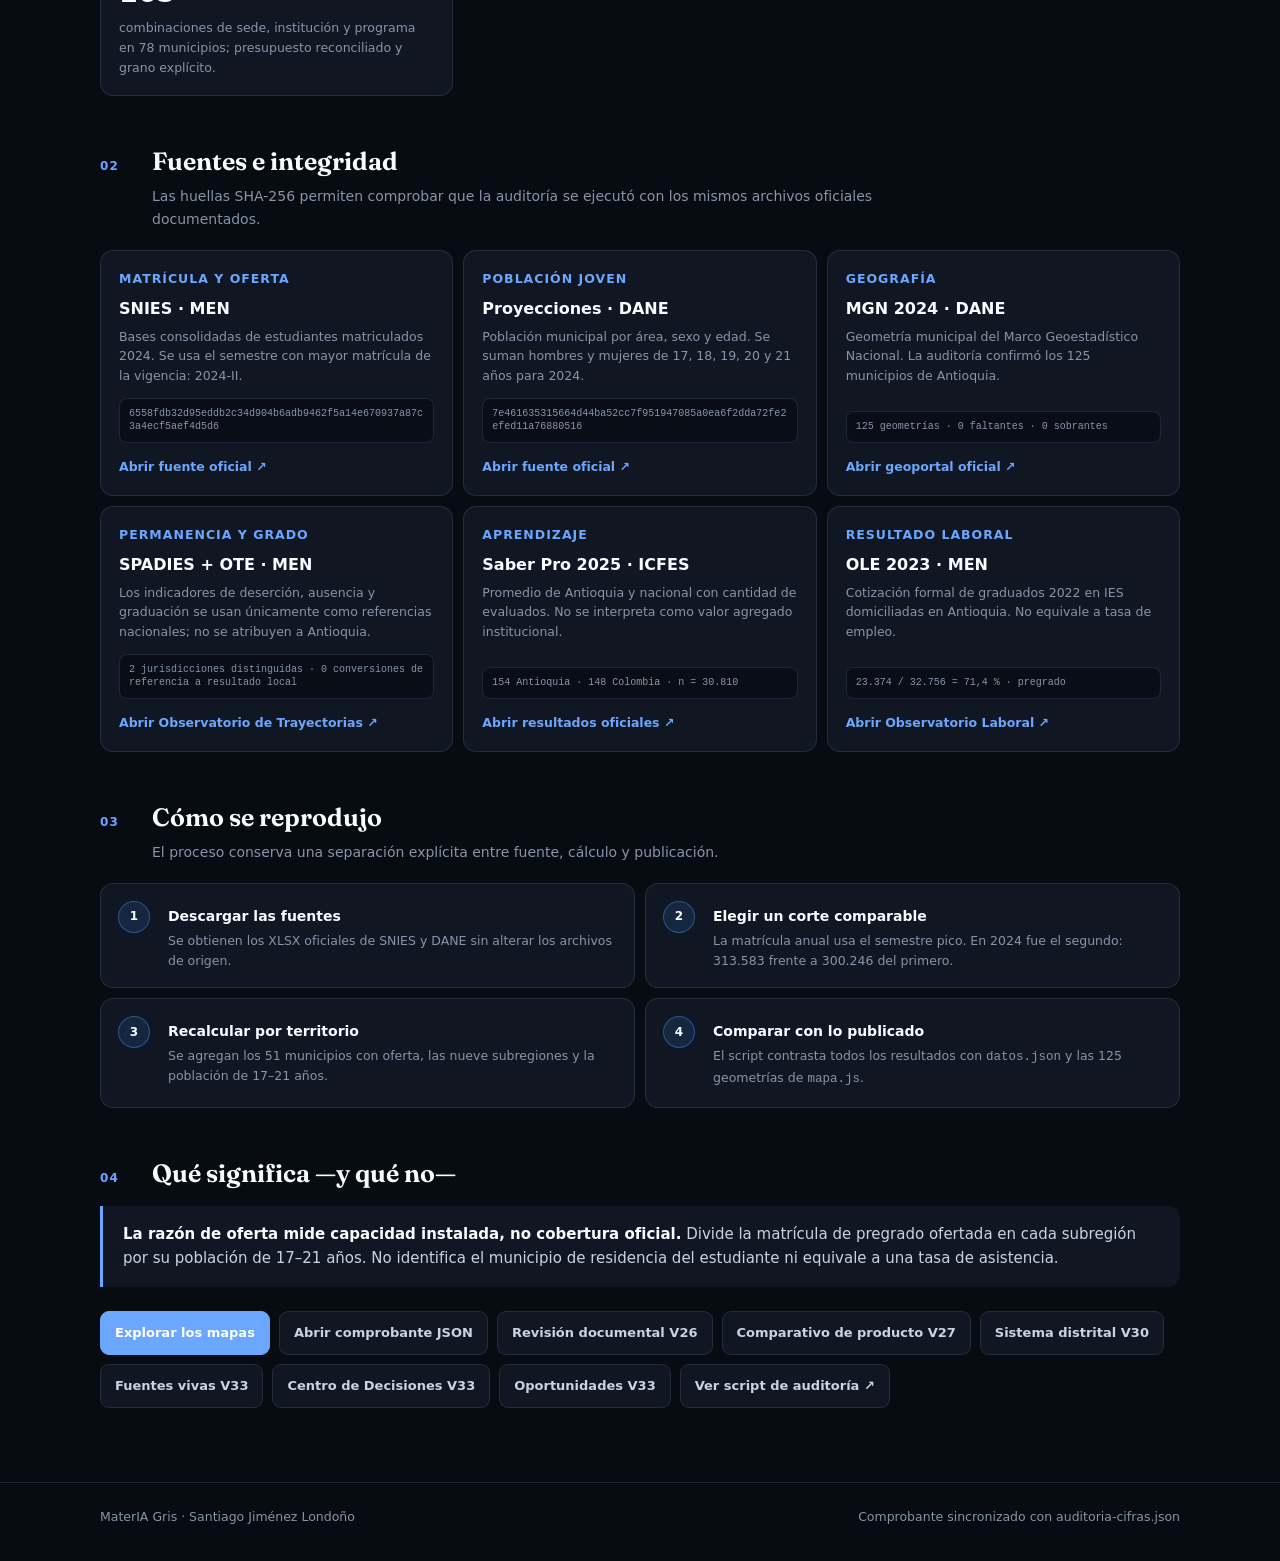
==== commit eeb2dba0: "Integra oportunidades publicas y evidencia V33" ====
--- a/public/auditoria.html
+++ b/public/auditoria.html
@@ -4,7 +4,7 @@
 <meta charset="UTF-8">
 <meta name="viewport" content="width=device-width, initial-scale=1.0">
 <title>Auditoría de cifras · MaterIA Gris</title>
-<meta name="description" content="Comprobante público V32 de MaterIA Gris: territorio, trayectorias, fuentes vivas y Centro de Decisiones general.">
+<meta name="description" content="Comprobante público V33 de MaterIA Gris: territorio, oportunidades, trayectorias, fuentes vivas y Centro de Decisiones.">
 <link rel="preconnect" href="https://fonts.googleapis.com">
 <link rel="preconnect" href="https://fonts.gstatic.com" crossorigin>
 <link href="https://fonts.googleapis.com/css2?family=Fraunces:opsz,wght@9..144,550;9..144,650&display=swap" rel="stylesheet">
@@ -62,10 +62,10 @@
 
 <main class="wrap">
   <header>
-    <p class="eyebrow">Comprobante público · V32</p>
+    <p class="eyebrow">Comprobante público · V33</p>
     <h1>La evidencia estratégica, puesta a prueba</h1>
-    <p class="lede">Recalculamos territorio, Sala Ejecutiva y Trayectorias desde archivos documentados. V32 incorpora un Centro de Decisiones con cuatro perspectivas, cinco propósitos y 61 universos territoriales, siempre sobre evidencia publicada y sin puntuaciones automáticas.</p>
-    <p class="meta">Auditoría ejecutada el <span id="audit-date">15 de julio de 2026</span> · Fuentes con huella digital SHA-256</p>
+    <p class="lede">Recalculamos territorio, Sala Ejecutiva y Trayectorias desde archivos documentados. V33 conecta oportunidades públicas con un Centro de Decisiones de cuatro perspectivas, seis propósitos y 61 universos territoriales, siempre sobre evidencia publicada y sin puntuaciones automáticas.</p>
+    <p class="meta">Auditoría ejecutada el <span id="audit-date">16 de julio de 2026</span> · Fuentes con huella digital SHA-256</p>
   </header>
 
   <div class="status" role="status" aria-live="polite">
@@ -94,8 +94,9 @@
       <article class="check"><div class="check-top"><h3>IES Distrito V28</h3><span class="badge">Verificado</span></div><b>3 × 4</b><p>instituciones y universos de datos separados: convocatoria, catálogo, SNIES y finanzas.</p></article>
       <article class="check"><div class="check-top"><h3>Perfiles IES V29</h3><span class="badge">Conectados</span></div><b>3</b><p>páginas institucionales alimentadas por el mismo comprobante distrital.</p></article>
       <article class="check"><div class="check-top"><h3>Corte distrital V30</h3><span class="badge">Conciliado</span></div><b>46.489</b><p>matriculados al 28 de febrero de 2026; la suma de las tres IES tiene diferencia cero.</p></article>
-      <article class="check"><div class="check-top"><h3>Fuentes vivas V31</h3><span class="badge">Validado</span></div><b>13 × 23</b><p>fuentes e indicadores con cero referencias rotas, duplicados o metadatos críticos faltantes.</p></article>
-      <article class="check"><div class="check-top"><h3>Centro de Decisiones V32</h3><span class="badge">Explicable</span></div><b>4 × 5</b><p>perspectivas y propósitos sobre 61 universos territoriales; estado local y briefs trazables.</p></article>
+      <article class="check"><div class="check-top"><h3>Fuentes vivas V33</h3><span class="badge">Validado</span></div><b>20 × 43</b><p>fuentes e indicadores con cero referencias rotas, duplicados o metadatos críticos faltantes.</p></article>
+      <article class="check"><div class="check-top"><h3>Centro de Decisiones V33</h3><span class="badge">Explicable</span></div><b>4 × 6</b><p>perspectivas y propósitos sobre 61 universos territoriales; estado local y briefs trazables.</p></article>
+      <article class="check"><div class="check-top"><h3>Oportunidades CGEM</h3><span class="badge">Validado</span></div><b>165</b><p>combinaciones de sede, institución y programa en 78 municipios; presupuesto reconciliado y grano explícito.</p></article>
     </div>
   </section>
 
@@ -132,8 +133,9 @@
       <a class="btn secondary" href="verificacion-v26.json">Revisión documental V26</a>
       <a class="btn secondary" href="comparativo-producto.json">Comparativo de producto V27</a>
       <a class="btn secondary" href="ies-distritales.json">Sistema distrital V30</a>
-      <a class="btn secondary" href="fuentes-antioquia.json">Fuentes vivas V31</a>
-      <a class="btn secondary" href="verificacion-v32.json">Centro de Decisiones V32</a>
+      <a class="btn secondary" href="fuentes-antioquia.json">Fuentes vivas V33</a>
+      <a class="btn secondary" href="verificacion-centro-v33.json">Centro de Decisiones V33</a>
+      <a class="btn secondary" href="verificacion-v33.json">Oportunidades V33</a>
       <a class="btn secondary" href="https://github.com/sjimenezlon/observatorio-educacion-antioquia/blob/main/scripts/auditar_atlas.py" target="_blank" rel="noopener">Ver script de auditoría ↗</a>
     </div>
   </section>
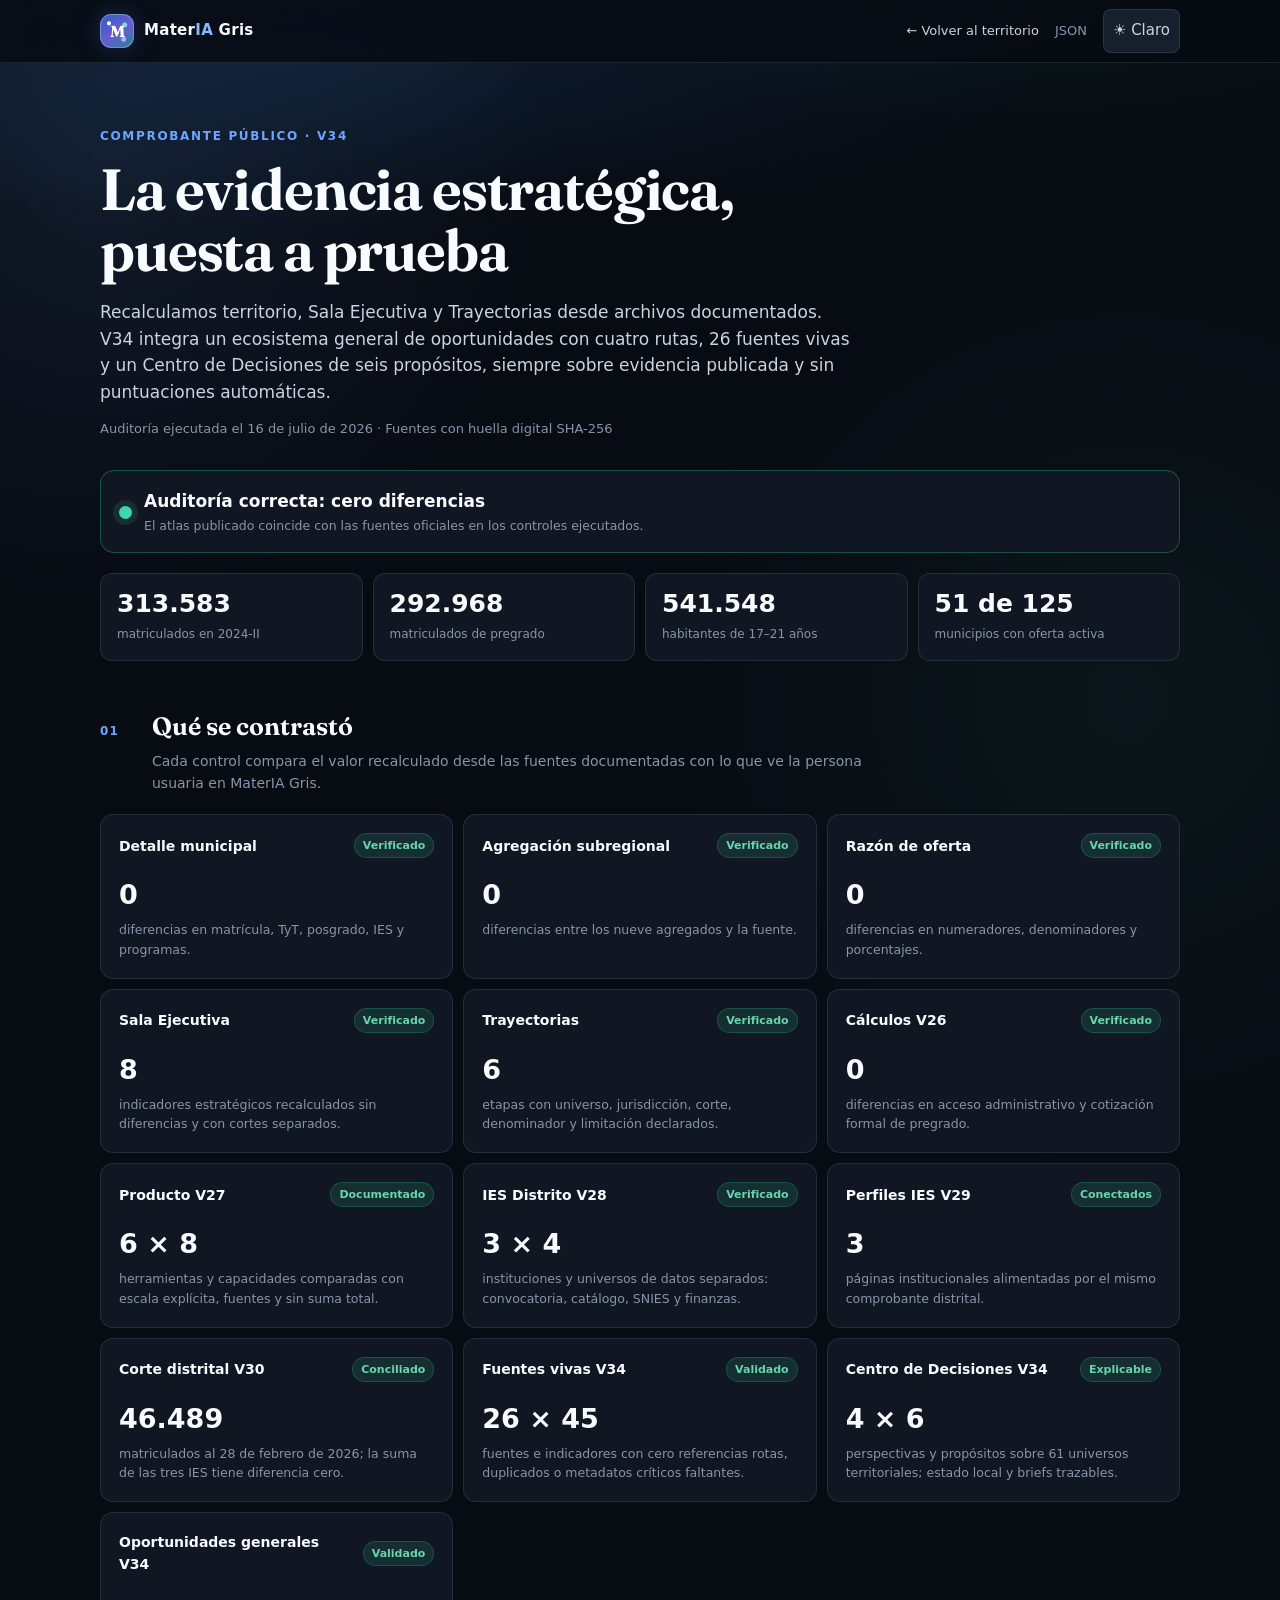
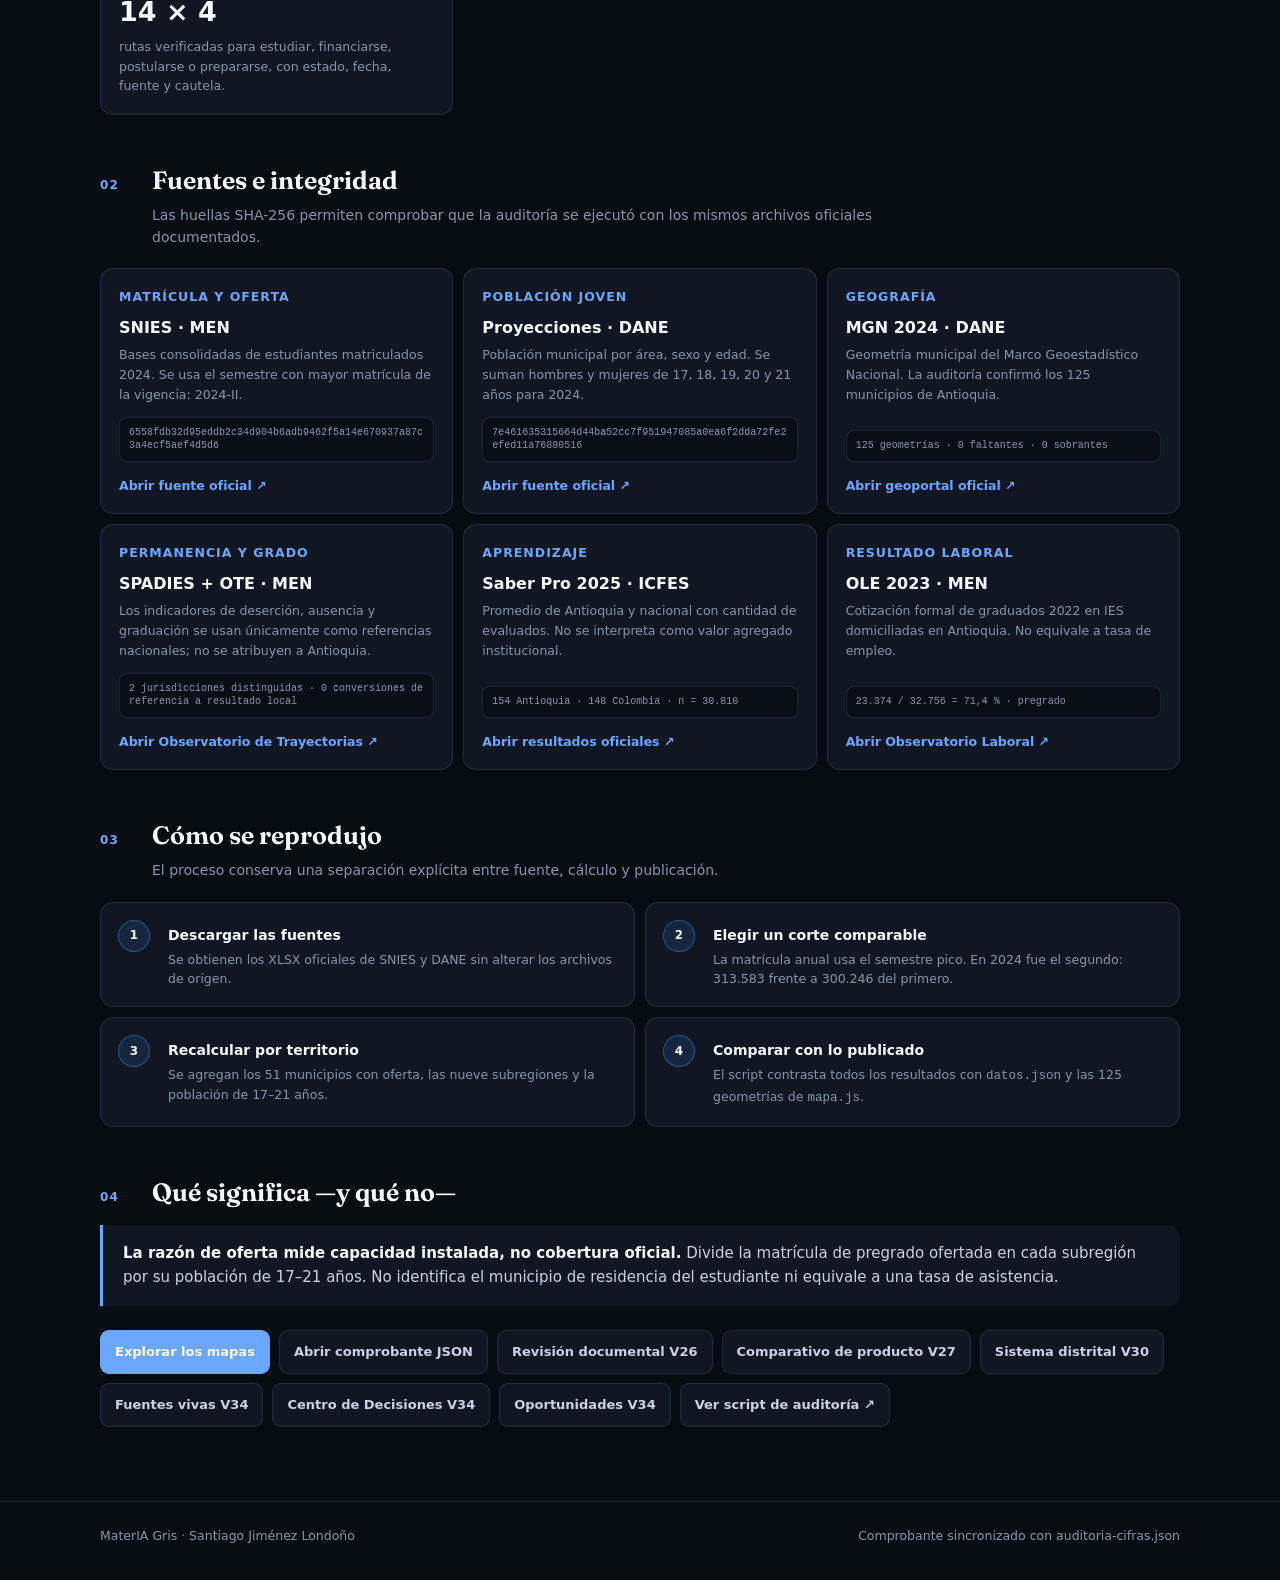
==== commit 3bde2f40: "feat: generalizar oportunidades educativas V34" ====
--- a/public/auditoria.html
+++ b/public/auditoria.html
@@ -4,7 +4,7 @@
 <meta charset="UTF-8">
 <meta name="viewport" content="width=device-width, initial-scale=1.0">
 <title>Auditoría de cifras · MaterIA Gris</title>
-<meta name="description" content="Comprobante público V33 de MaterIA Gris: territorio, oportunidades, trayectorias, fuentes vivas y Centro de Decisiones.">
+<meta name="description" content="Comprobante público V34 de MaterIA Gris: territorio, oportunidades generales, trayectorias, fuentes vivas y Centro de Decisiones.">
 <link rel="preconnect" href="https://fonts.googleapis.com">
 <link rel="preconnect" href="https://fonts.gstatic.com" crossorigin>
 <link href="https://fonts.googleapis.com/css2?family=Fraunces:opsz,wght@9..144,550;9..144,650&display=swap" rel="stylesheet">
@@ -62,9 +62,9 @@
 
 <main class="wrap">
   <header>
-    <p class="eyebrow">Comprobante público · V33</p>
+    <p class="eyebrow">Comprobante público · V34</p>
     <h1>La evidencia estratégica, puesta a prueba</h1>
-    <p class="lede">Recalculamos territorio, Sala Ejecutiva y Trayectorias desde archivos documentados. V33 conecta oportunidades públicas con un Centro de Decisiones de cuatro perspectivas, seis propósitos y 61 universos territoriales, siempre sobre evidencia publicada y sin puntuaciones automáticas.</p>
+    <p class="lede">Recalculamos territorio, Sala Ejecutiva y Trayectorias desde archivos documentados. V34 integra un ecosistema general de oportunidades con cuatro rutas, 26 fuentes vivas y un Centro de Decisiones de seis propósitos, siempre sobre evidencia publicada y sin puntuaciones automáticas.</p>
     <p class="meta">Auditoría ejecutada el <span id="audit-date">16 de julio de 2026</span> · Fuentes con huella digital SHA-256</p>
   </header>
 
@@ -94,9 +94,9 @@
       <article class="check"><div class="check-top"><h3>IES Distrito V28</h3><span class="badge">Verificado</span></div><b>3 × 4</b><p>instituciones y universos de datos separados: convocatoria, catálogo, SNIES y finanzas.</p></article>
       <article class="check"><div class="check-top"><h3>Perfiles IES V29</h3><span class="badge">Conectados</span></div><b>3</b><p>páginas institucionales alimentadas por el mismo comprobante distrital.</p></article>
       <article class="check"><div class="check-top"><h3>Corte distrital V30</h3><span class="badge">Conciliado</span></div><b>46.489</b><p>matriculados al 28 de febrero de 2026; la suma de las tres IES tiene diferencia cero.</p></article>
-      <article class="check"><div class="check-top"><h3>Fuentes vivas V33</h3><span class="badge">Validado</span></div><b>20 × 43</b><p>fuentes e indicadores con cero referencias rotas, duplicados o metadatos críticos faltantes.</p></article>
-      <article class="check"><div class="check-top"><h3>Centro de Decisiones V33</h3><span class="badge">Explicable</span></div><b>4 × 6</b><p>perspectivas y propósitos sobre 61 universos territoriales; estado local y briefs trazables.</p></article>
-      <article class="check"><div class="check-top"><h3>Oportunidades CGEM</h3><span class="badge">Validado</span></div><b>165</b><p>combinaciones de sede, institución y programa en 78 municipios; presupuesto reconciliado y grano explícito.</p></article>
+      <article class="check"><div class="check-top"><h3>Fuentes vivas V34</h3><span class="badge">Validado</span></div><b>26 × 45</b><p>fuentes e indicadores con cero referencias rotas, duplicados o metadatos críticos faltantes.</p></article>
+      <article class="check"><div class="check-top"><h3>Centro de Decisiones V34</h3><span class="badge">Explicable</span></div><b>4 × 6</b><p>perspectivas y propósitos sobre 61 universos territoriales; estado local y briefs trazables.</p></article>
+      <article class="check"><div class="check-top"><h3>Oportunidades generales V34</h3><span class="badge">Validado</span></div><b>14 × 4</b><p>rutas verificadas para estudiar, financiarse, postularse o prepararse, con estado, fecha, fuente y cautela.</p></article>
     </div>
   </section>
 
@@ -133,9 +133,9 @@
       <a class="btn secondary" href="verificacion-v26.json">Revisión documental V26</a>
       <a class="btn secondary" href="comparativo-producto.json">Comparativo de producto V27</a>
       <a class="btn secondary" href="ies-distritales.json">Sistema distrital V30</a>
-      <a class="btn secondary" href="fuentes-antioquia.json">Fuentes vivas V33</a>
-      <a class="btn secondary" href="verificacion-centro-v33.json">Centro de Decisiones V33</a>
-      <a class="btn secondary" href="verificacion-v33.json">Oportunidades V33</a>
+      <a class="btn secondary" href="fuentes-antioquia.json">Fuentes vivas V34</a>
+      <a class="btn secondary" href="verificacion-centro-v34.json">Centro de Decisiones V34</a>
+      <a class="btn secondary" href="verificacion-v34.json">Oportunidades V34</a>
       <a class="btn secondary" href="https://github.com/sjimenezlon/observatorio-educacion-antioquia/blob/main/scripts/auditar_atlas.py" target="_blank" rel="noopener">Ver script de auditoría ↗</a>
     </div>
   </section>
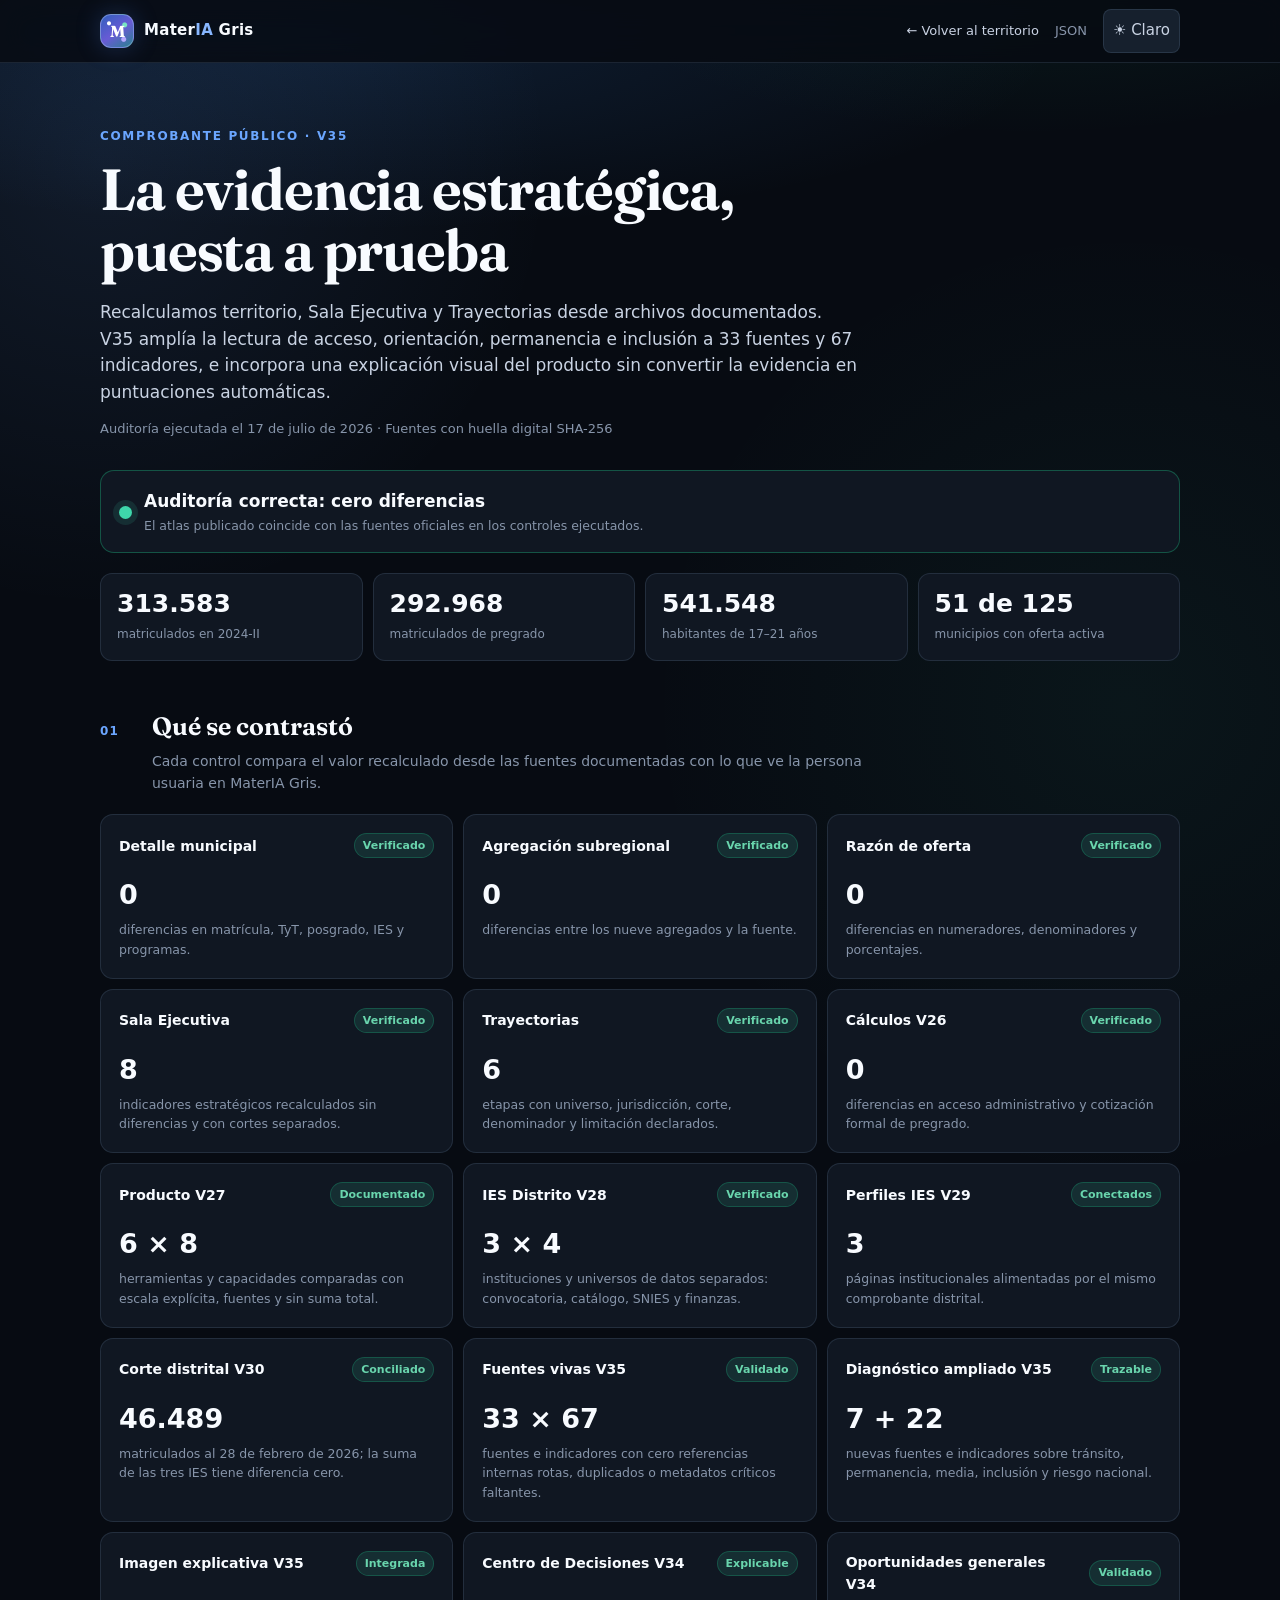
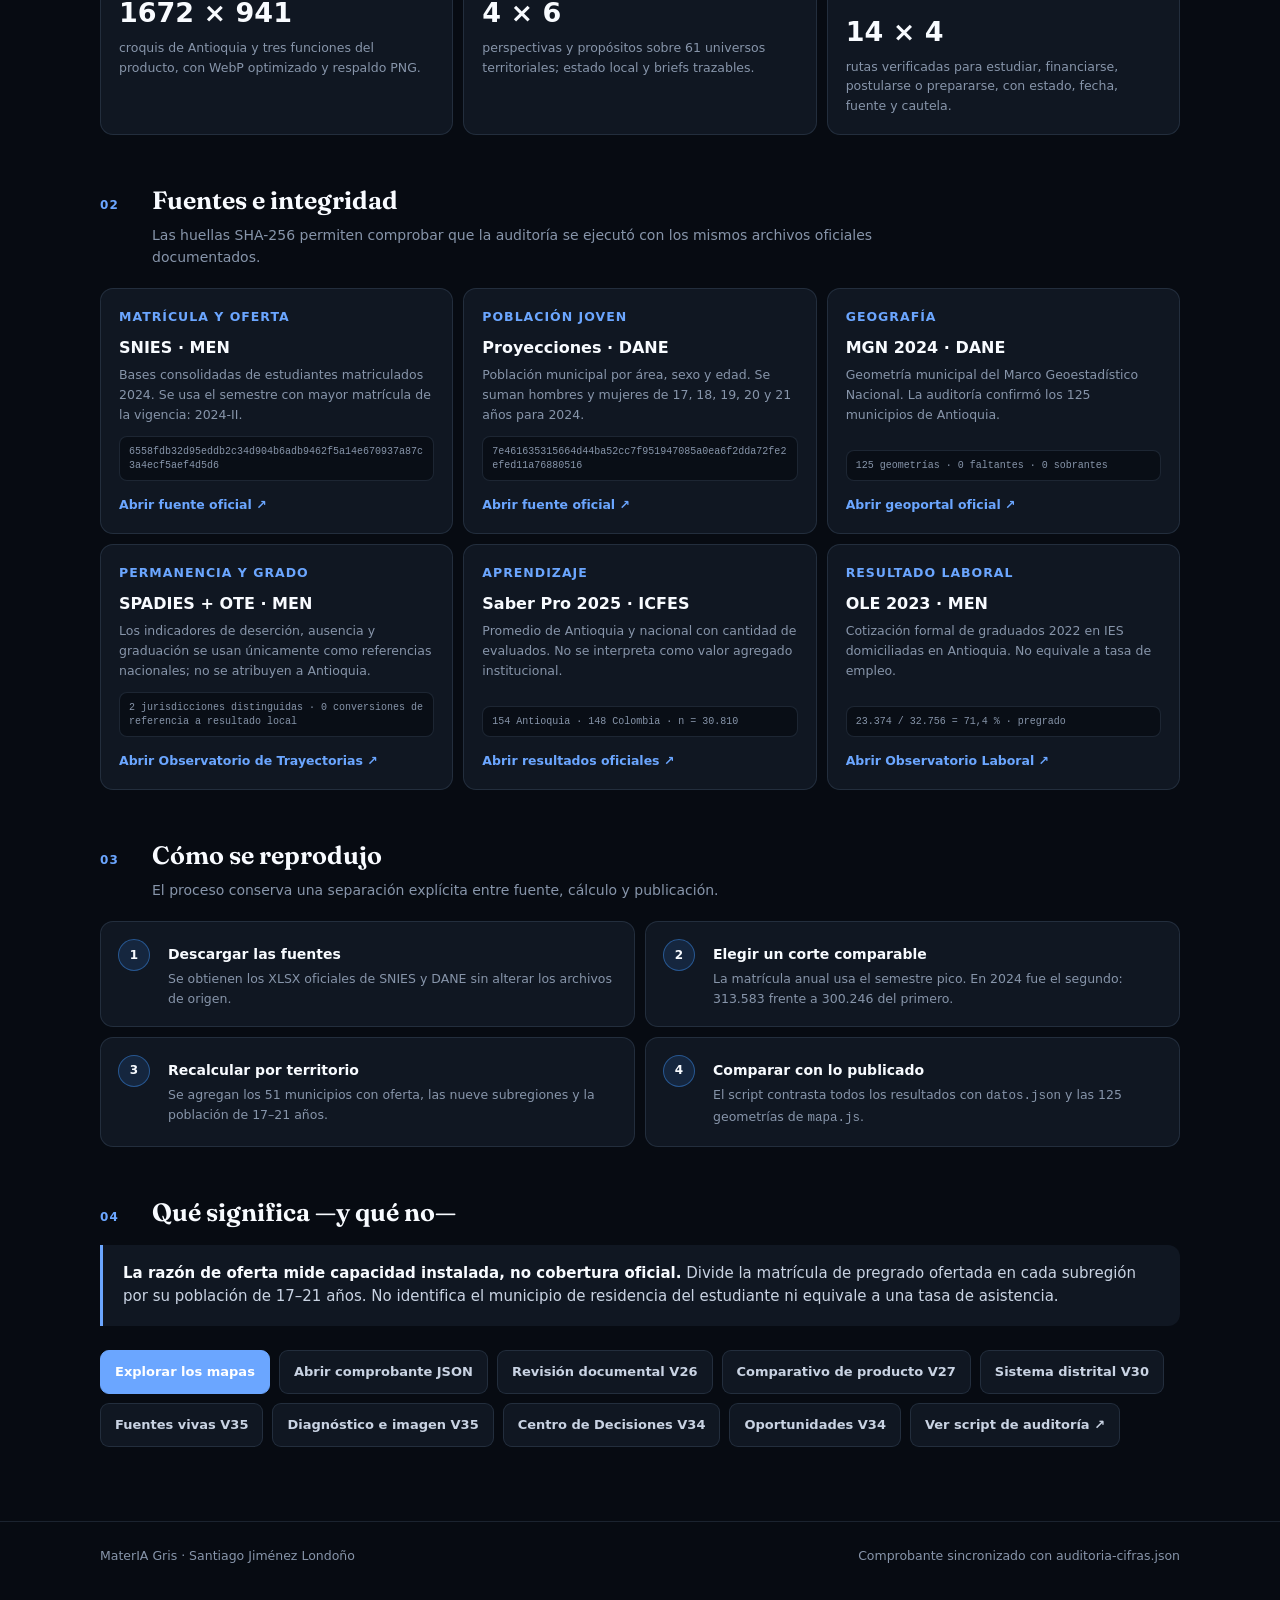
==== commit 1e035f8a: "feat: ampliar diagnostico educativo e imagen MaterIA V35" ====
--- a/public/auditoria.html
+++ b/public/auditoria.html
@@ -4,7 +4,7 @@
 <meta charset="UTF-8">
 <meta name="viewport" content="width=device-width, initial-scale=1.0">
 <title>Auditoría de cifras · MaterIA Gris</title>
-<meta name="description" content="Comprobante público V34 de MaterIA Gris: territorio, oportunidades generales, trayectorias, fuentes vivas y Centro de Decisiones.">
+<meta name="description" content="Comprobante público V35 de MaterIA Gris: territorio, oportunidades, trayectorias ampliadas, fuentes vivas e interfaz explicativa.">
 <link rel="preconnect" href="https://fonts.googleapis.com">
 <link rel="preconnect" href="https://fonts.gstatic.com" crossorigin>
 <link href="https://fonts.googleapis.com/css2?family=Fraunces:opsz,wght@9..144,550;9..144,650&display=swap" rel="stylesheet">
@@ -62,10 +62,10 @@
 
 <main class="wrap">
   <header>
-    <p class="eyebrow">Comprobante público · V34</p>
+    <p class="eyebrow">Comprobante público · V35</p>
     <h1>La evidencia estratégica, puesta a prueba</h1>
-    <p class="lede">Recalculamos territorio, Sala Ejecutiva y Trayectorias desde archivos documentados. V34 integra un ecosistema general de oportunidades con cuatro rutas, 26 fuentes vivas y un Centro de Decisiones de seis propósitos, siempre sobre evidencia publicada y sin puntuaciones automáticas.</p>
-    <p class="meta">Auditoría ejecutada el <span id="audit-date">16 de julio de 2026</span> · Fuentes con huella digital SHA-256</p>
+    <p class="lede">Recalculamos territorio, Sala Ejecutiva y Trayectorias desde archivos documentados. V35 amplía la lectura de acceso, orientación, permanencia e inclusión a 33 fuentes y 67 indicadores, e incorpora una explicación visual del producto sin convertir la evidencia en puntuaciones automáticas.</p>
+    <p class="meta">Auditoría ejecutada el <span id="audit-date">17 de julio de 2026</span> · Fuentes con huella digital SHA-256</p>
   </header>
 
   <div class="status" role="status" aria-live="polite">
@@ -94,7 +94,9 @@
       <article class="check"><div class="check-top"><h3>IES Distrito V28</h3><span class="badge">Verificado</span></div><b>3 × 4</b><p>instituciones y universos de datos separados: convocatoria, catálogo, SNIES y finanzas.</p></article>
       <article class="check"><div class="check-top"><h3>Perfiles IES V29</h3><span class="badge">Conectados</span></div><b>3</b><p>páginas institucionales alimentadas por el mismo comprobante distrital.</p></article>
       <article class="check"><div class="check-top"><h3>Corte distrital V30</h3><span class="badge">Conciliado</span></div><b>46.489</b><p>matriculados al 28 de febrero de 2026; la suma de las tres IES tiene diferencia cero.</p></article>
-      <article class="check"><div class="check-top"><h3>Fuentes vivas V34</h3><span class="badge">Validado</span></div><b>26 × 45</b><p>fuentes e indicadores con cero referencias rotas, duplicados o metadatos críticos faltantes.</p></article>
+      <article class="check"><div class="check-top"><h3>Fuentes vivas V35</h3><span class="badge">Validado</span></div><b>33 × 67</b><p>fuentes e indicadores con cero referencias internas rotas, duplicados o metadatos críticos faltantes.</p></article>
+      <article class="check"><div class="check-top"><h3>Diagnóstico ampliado V35</h3><span class="badge">Trazable</span></div><b>7 + 22</b><p>nuevas fuentes e indicadores sobre tránsito, permanencia, media, inclusión y riesgo nacional.</p></article>
+      <article class="check"><div class="check-top"><h3>Imagen explicativa V35</h3><span class="badge">Integrada</span></div><b>1672 × 941</b><p>croquis de Antioquia y tres funciones del producto, con WebP optimizado y respaldo PNG.</p></article>
       <article class="check"><div class="check-top"><h3>Centro de Decisiones V34</h3><span class="badge">Explicable</span></div><b>4 × 6</b><p>perspectivas y propósitos sobre 61 universos territoriales; estado local y briefs trazables.</p></article>
       <article class="check"><div class="check-top"><h3>Oportunidades generales V34</h3><span class="badge">Validado</span></div><b>14 × 4</b><p>rutas verificadas para estudiar, financiarse, postularse o prepararse, con estado, fecha, fuente y cautela.</p></article>
     </div>
@@ -133,7 +135,8 @@
       <a class="btn secondary" href="verificacion-v26.json">Revisión documental V26</a>
       <a class="btn secondary" href="comparativo-producto.json">Comparativo de producto V27</a>
       <a class="btn secondary" href="ies-distritales.json">Sistema distrital V30</a>
-      <a class="btn secondary" href="fuentes-antioquia.json">Fuentes vivas V34</a>
+      <a class="btn secondary" href="fuentes-antioquia.json">Fuentes vivas V35</a>
+      <a class="btn secondary" href="verificacion-v35.json">Diagnóstico e imagen V35</a>
       <a class="btn secondary" href="verificacion-centro-v34.json">Centro de Decisiones V34</a>
       <a class="btn secondary" href="verificacion-v34.json">Oportunidades V34</a>
       <a class="btn secondary" href="https://github.com/sjimenezlon/observatorio-educacion-antioquia/blob/main/scripts/auditar_atlas.py" target="_blank" rel="noopener">Ver script de auditoría ↗</a>
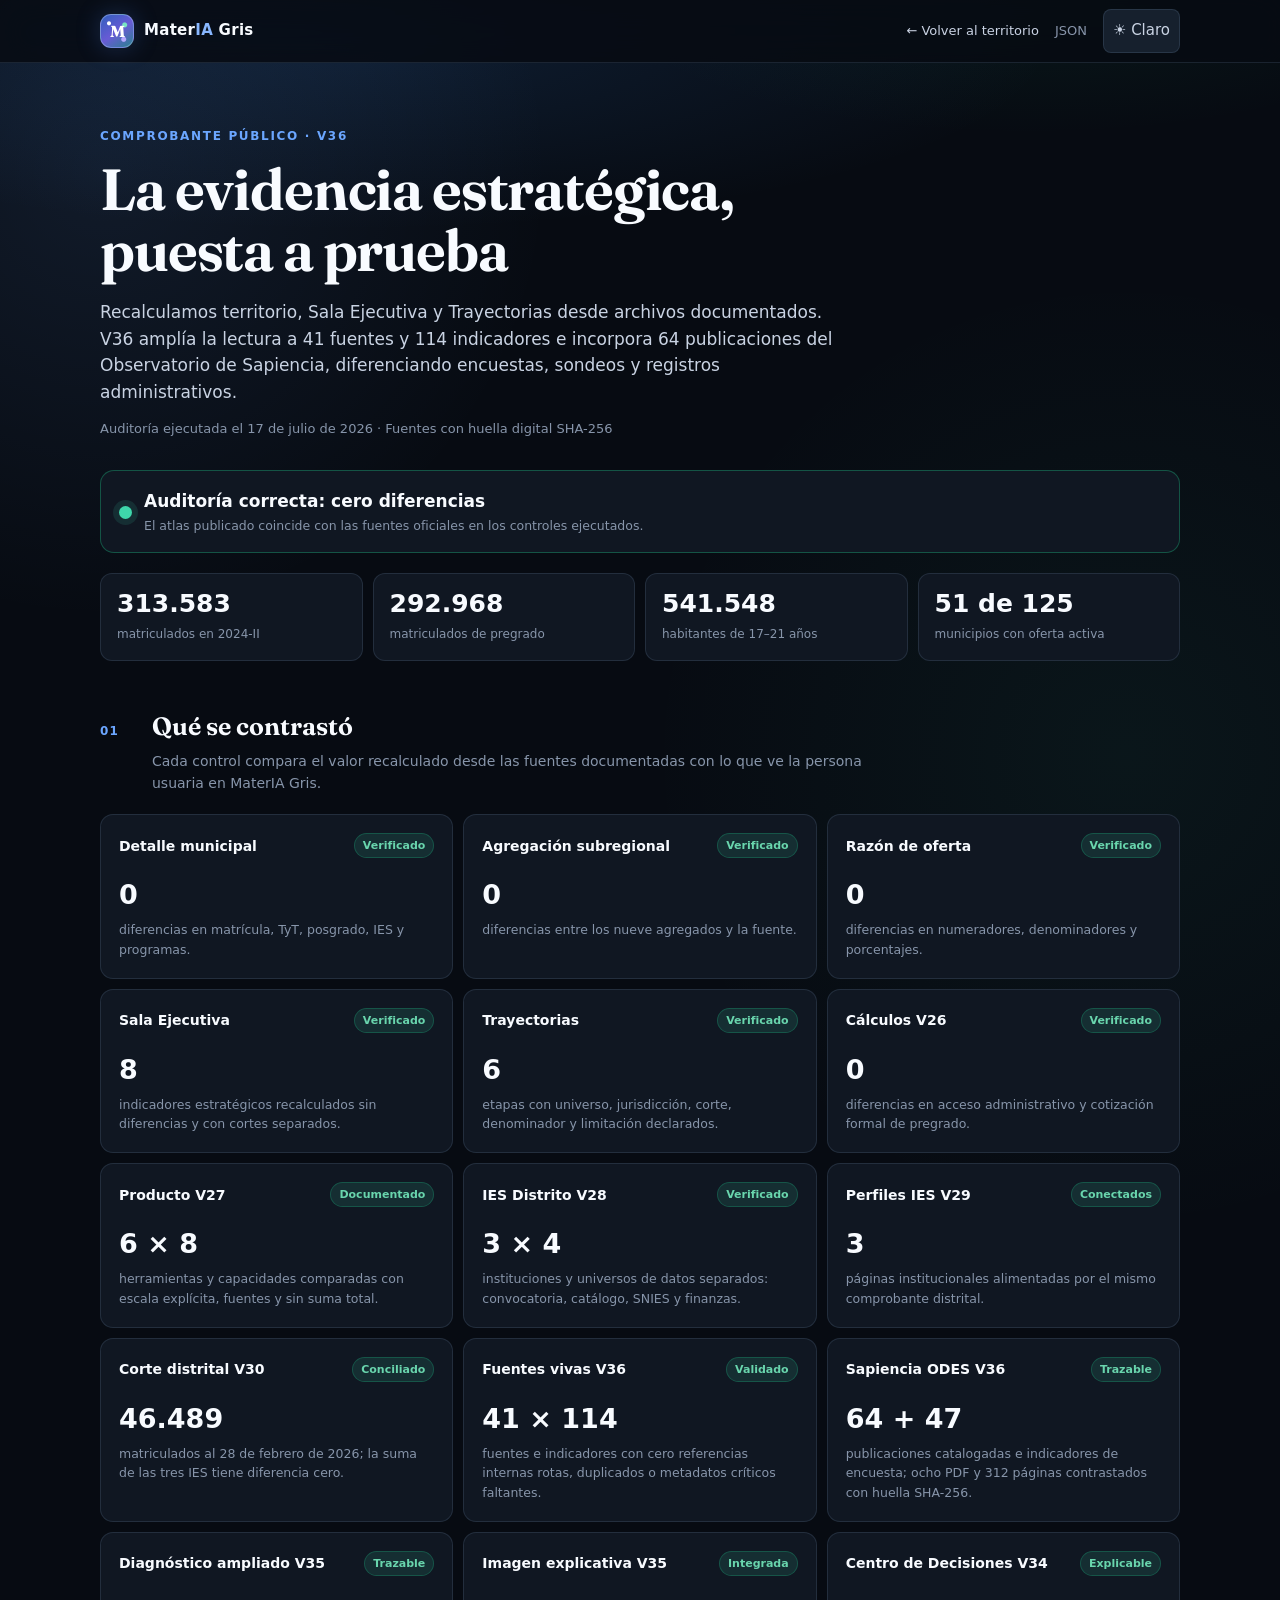
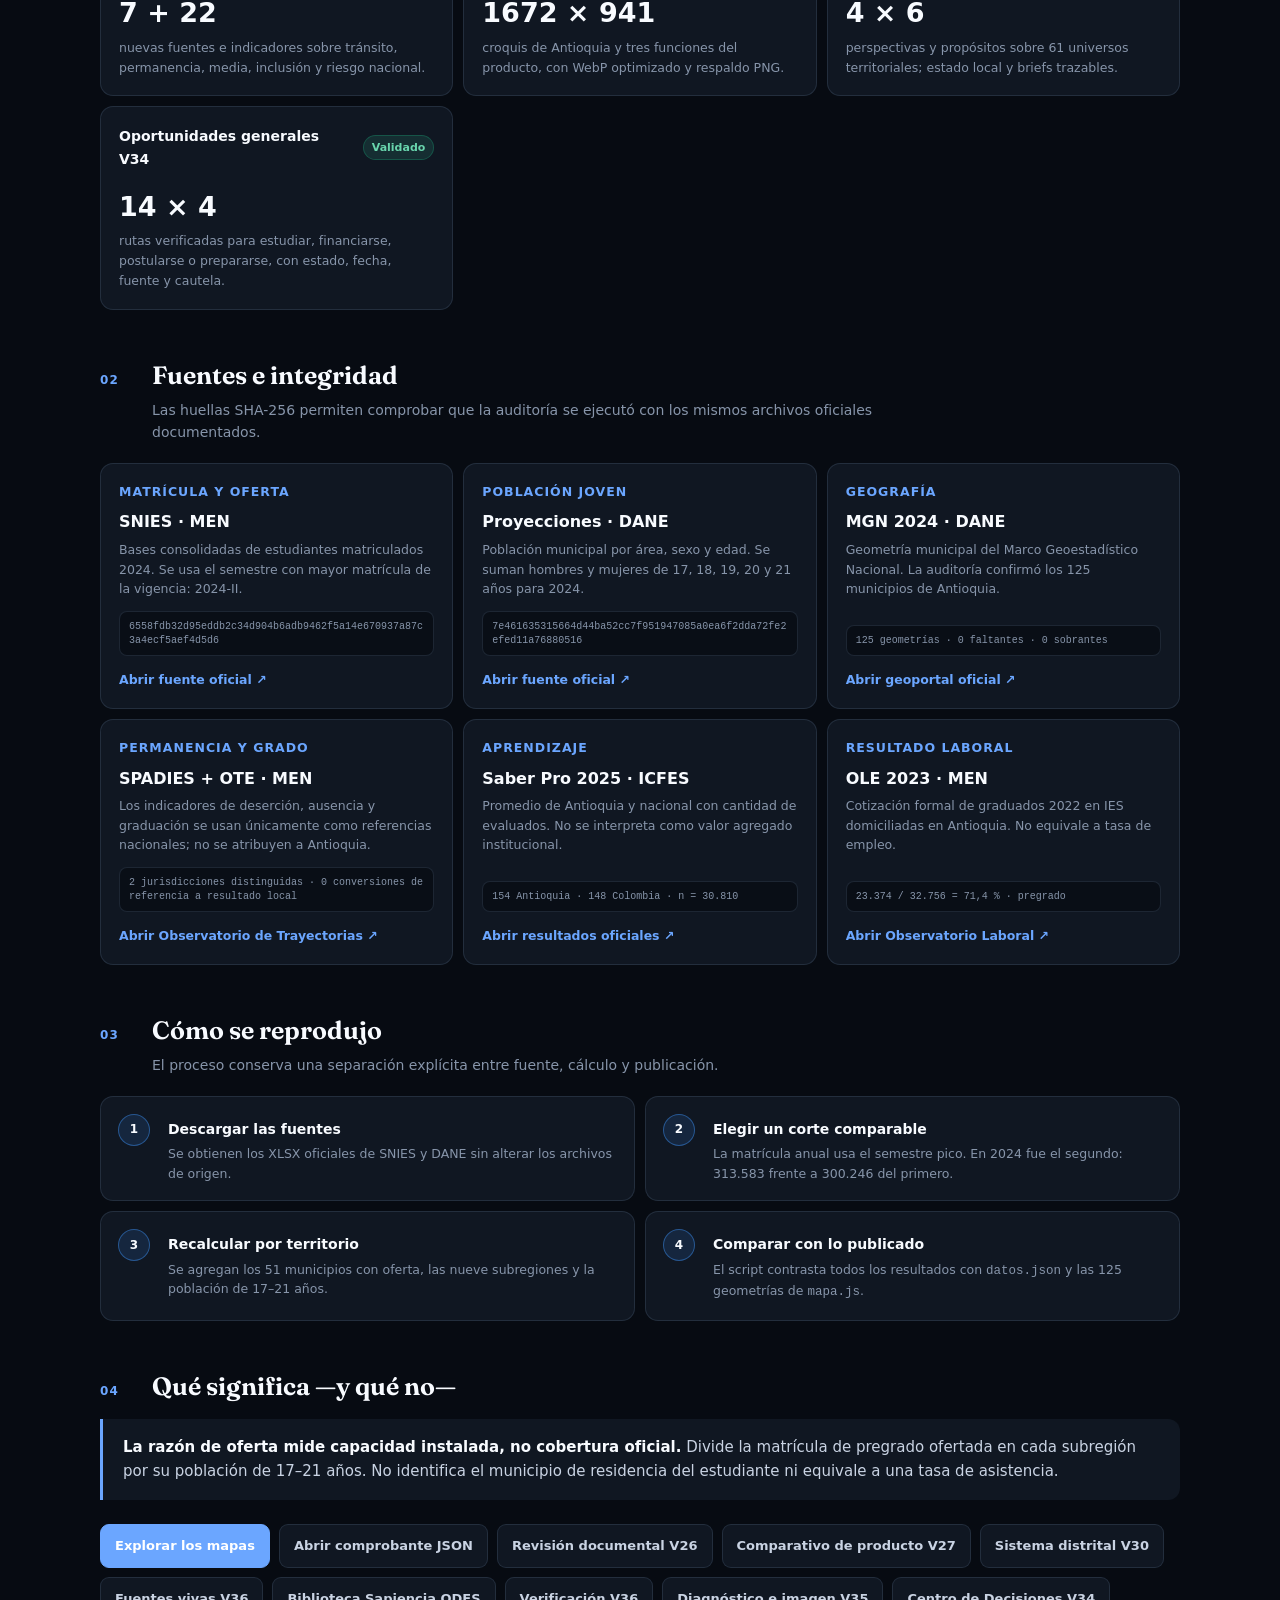
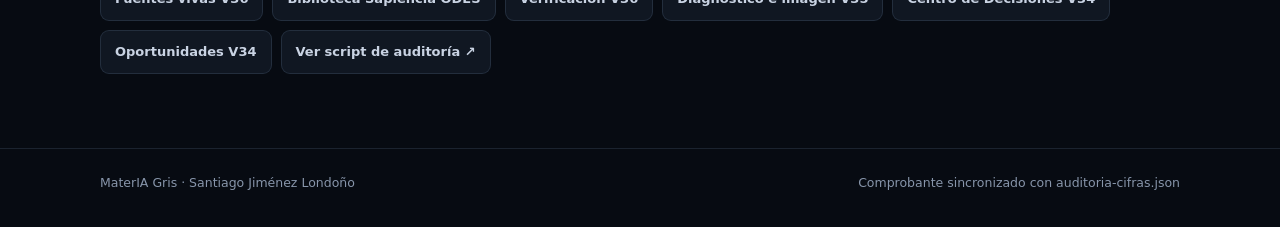
==== commit c507e0bf: "feat: integrar observatorio Sapiencia ODES V36" ====
--- a/public/auditoria.html
+++ b/public/auditoria.html
@@ -4,7 +4,7 @@
 <meta charset="UTF-8">
 <meta name="viewport" content="width=device-width, initial-scale=1.0">
 <title>Auditoría de cifras · MaterIA Gris</title>
-<meta name="description" content="Comprobante público V35 de MaterIA Gris: territorio, oportunidades, trayectorias ampliadas, fuentes vivas e interfaz explicativa.">
+<meta name="description" content="Comprobante público V36 de MaterIA Gris: territorio, oportunidades, trayectorias, fuentes vivas y biblioteca Sapiencia ODES.">
 <link rel="preconnect" href="https://fonts.googleapis.com">
 <link rel="preconnect" href="https://fonts.gstatic.com" crossorigin>
 <link href="https://fonts.googleapis.com/css2?family=Fraunces:opsz,wght@9..144,550;9..144,650&display=swap" rel="stylesheet">
@@ -62,9 +62,9 @@
 
 <main class="wrap">
   <header>
-    <p class="eyebrow">Comprobante público · V35</p>
+    <p class="eyebrow">Comprobante público · V36</p>
     <h1>La evidencia estratégica, puesta a prueba</h1>
-    <p class="lede">Recalculamos territorio, Sala Ejecutiva y Trayectorias desde archivos documentados. V35 amplía la lectura de acceso, orientación, permanencia e inclusión a 33 fuentes y 67 indicadores, e incorpora una explicación visual del producto sin convertir la evidencia en puntuaciones automáticas.</p>
+    <p class="lede">Recalculamos territorio, Sala Ejecutiva y Trayectorias desde archivos documentados. V36 amplía la lectura a 41 fuentes y 114 indicadores e incorpora 64 publicaciones del Observatorio de Sapiencia, diferenciando encuestas, sondeos y registros administrativos.</p>
     <p class="meta">Auditoría ejecutada el <span id="audit-date">17 de julio de 2026</span> · Fuentes con huella digital SHA-256</p>
   </header>
 
@@ -94,7 +94,8 @@
       <article class="check"><div class="check-top"><h3>IES Distrito V28</h3><span class="badge">Verificado</span></div><b>3 × 4</b><p>instituciones y universos de datos separados: convocatoria, catálogo, SNIES y finanzas.</p></article>
       <article class="check"><div class="check-top"><h3>Perfiles IES V29</h3><span class="badge">Conectados</span></div><b>3</b><p>páginas institucionales alimentadas por el mismo comprobante distrital.</p></article>
       <article class="check"><div class="check-top"><h3>Corte distrital V30</h3><span class="badge">Conciliado</span></div><b>46.489</b><p>matriculados al 28 de febrero de 2026; la suma de las tres IES tiene diferencia cero.</p></article>
-      <article class="check"><div class="check-top"><h3>Fuentes vivas V35</h3><span class="badge">Validado</span></div><b>33 × 67</b><p>fuentes e indicadores con cero referencias internas rotas, duplicados o metadatos críticos faltantes.</p></article>
+      <article class="check"><div class="check-top"><h3>Fuentes vivas V36</h3><span class="badge">Validado</span></div><b>41 × 114</b><p>fuentes e indicadores con cero referencias internas rotas, duplicados o metadatos críticos faltantes.</p></article>
+      <article class="check"><div class="check-top"><h3>Sapiencia ODES V36</h3><span class="badge">Trazable</span></div><b>64 + 47</b><p>publicaciones catalogadas e indicadores de encuesta; ocho PDF y 312 páginas contrastados con huella SHA-256.</p></article>
       <article class="check"><div class="check-top"><h3>Diagnóstico ampliado V35</h3><span class="badge">Trazable</span></div><b>7 + 22</b><p>nuevas fuentes e indicadores sobre tránsito, permanencia, media, inclusión y riesgo nacional.</p></article>
       <article class="check"><div class="check-top"><h3>Imagen explicativa V35</h3><span class="badge">Integrada</span></div><b>1672 × 941</b><p>croquis de Antioquia y tres funciones del producto, con WebP optimizado y respaldo PNG.</p></article>
       <article class="check"><div class="check-top"><h3>Centro de Decisiones V34</h3><span class="badge">Explicable</span></div><b>4 × 6</b><p>perspectivas y propósitos sobre 61 universos territoriales; estado local y briefs trazables.</p></article>
@@ -135,7 +136,9 @@
       <a class="btn secondary" href="verificacion-v26.json">Revisión documental V26</a>
       <a class="btn secondary" href="comparativo-producto.json">Comparativo de producto V27</a>
       <a class="btn secondary" href="ies-distritales.json">Sistema distrital V30</a>
-      <a class="btn secondary" href="fuentes-antioquia.json">Fuentes vivas V35</a>
+      <a class="btn secondary" href="fuentes-antioquia.json">Fuentes vivas V36</a>
+      <a class="btn secondary" href="sapiencia-observatorio.json">Biblioteca Sapiencia ODES</a>
+      <a class="btn secondary" href="verificacion-v36.json">Verificación V36</a>
       <a class="btn secondary" href="verificacion-v35.json">Diagnóstico e imagen V35</a>
       <a class="btn secondary" href="verificacion-centro-v34.json">Centro de Decisiones V34</a>
       <a class="btn secondary" href="verificacion-v34.json">Oportunidades V34</a>
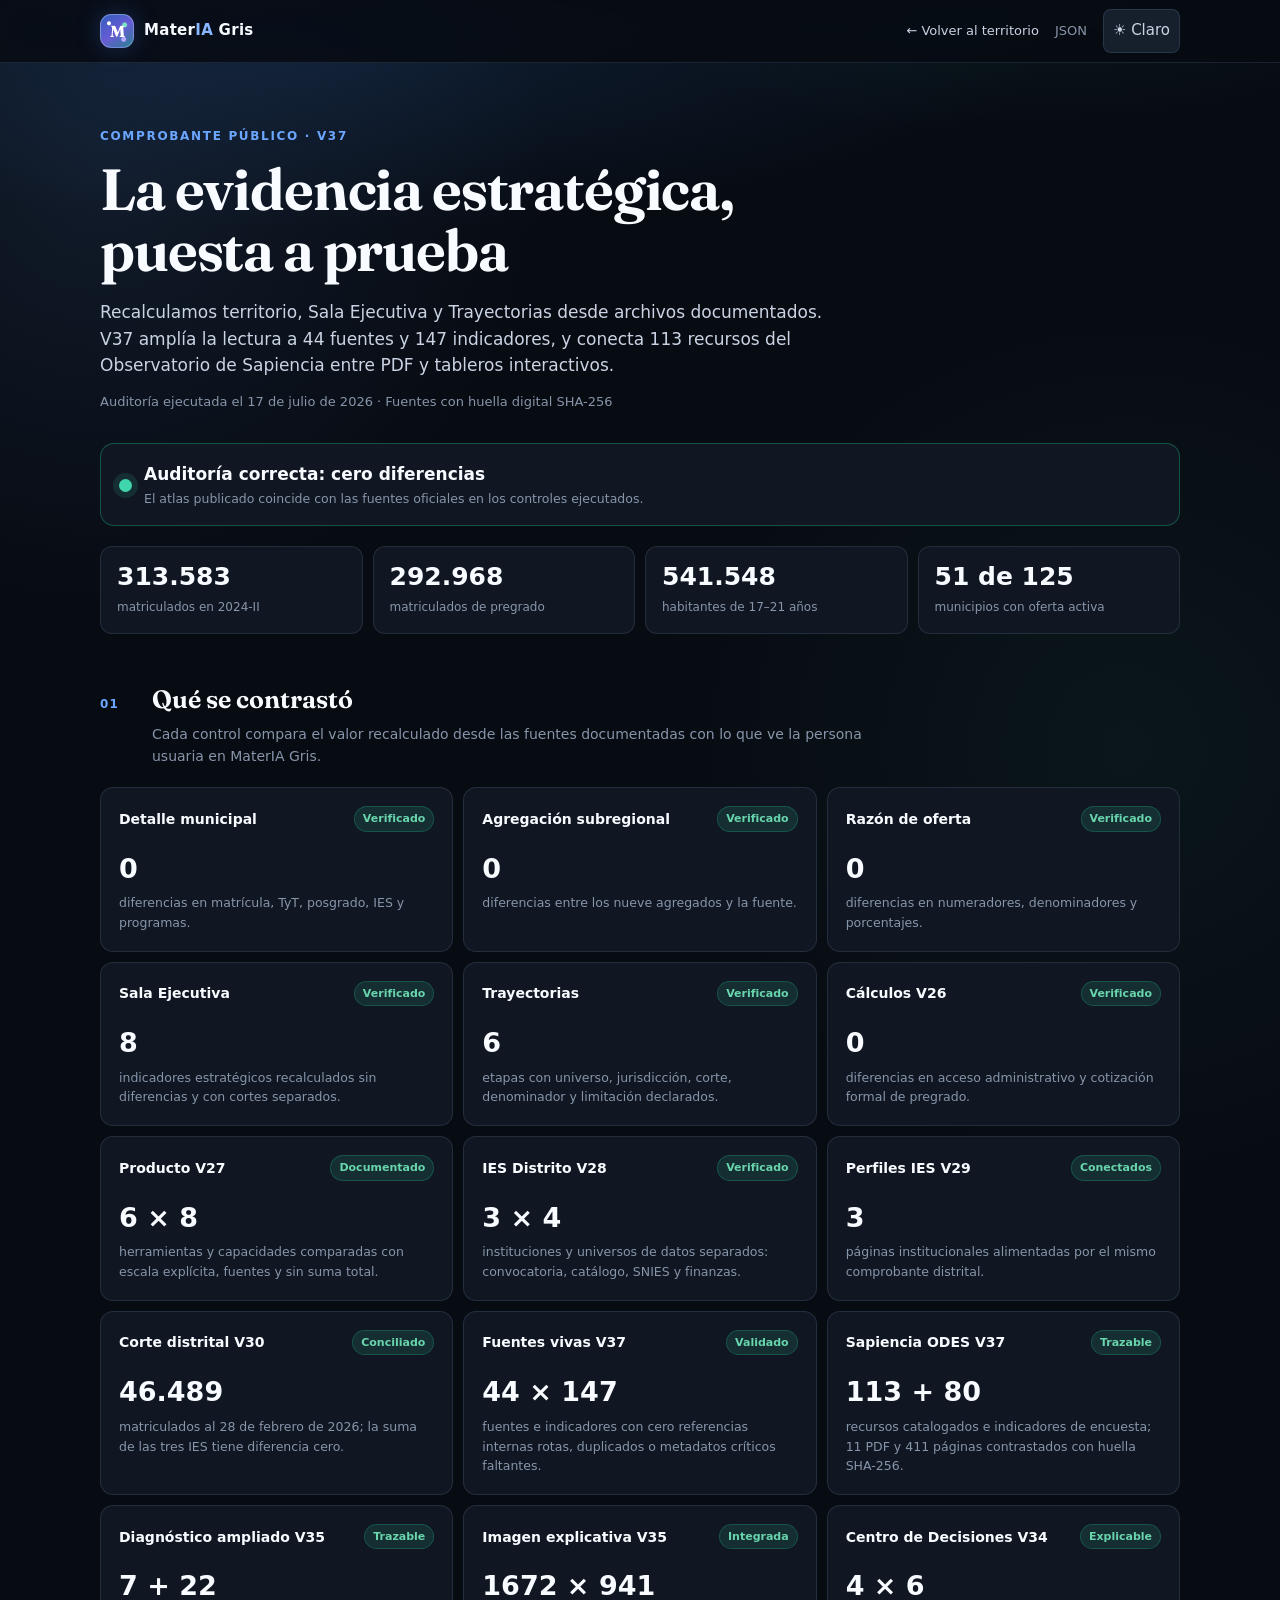
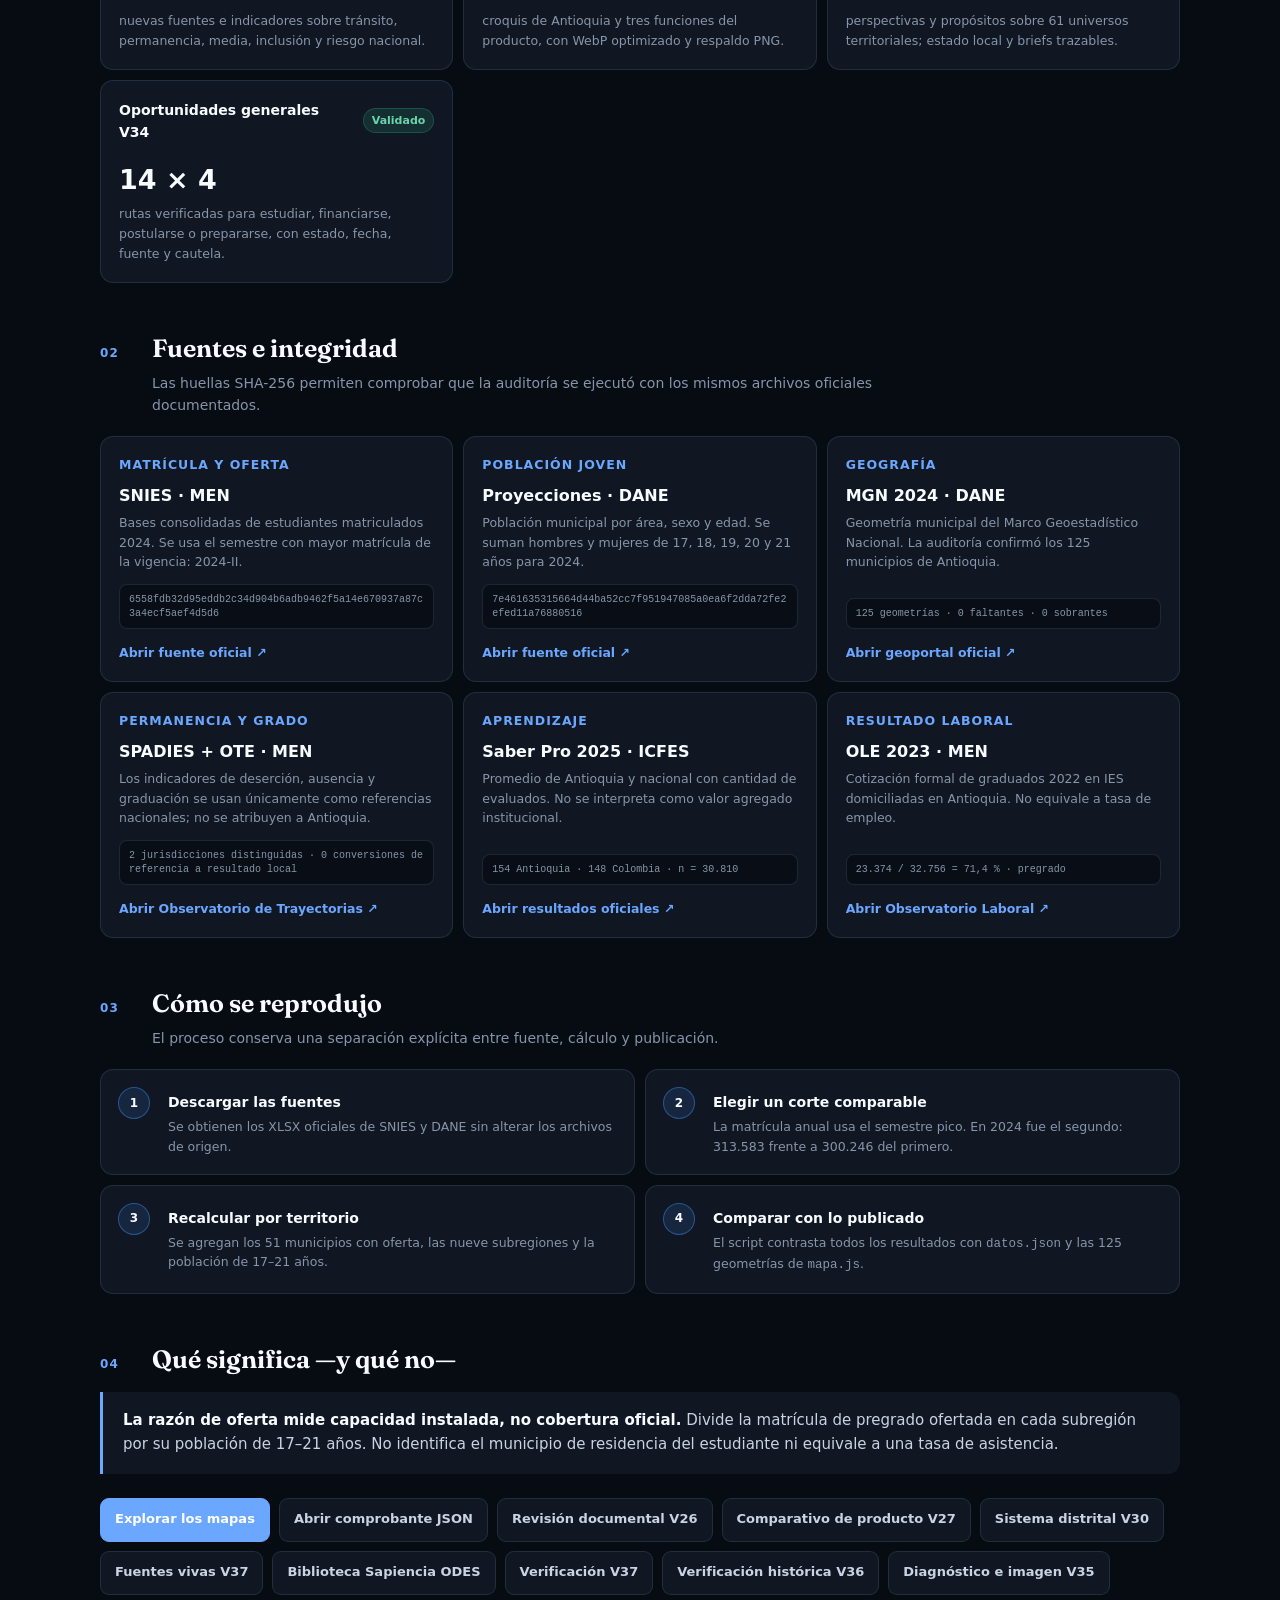
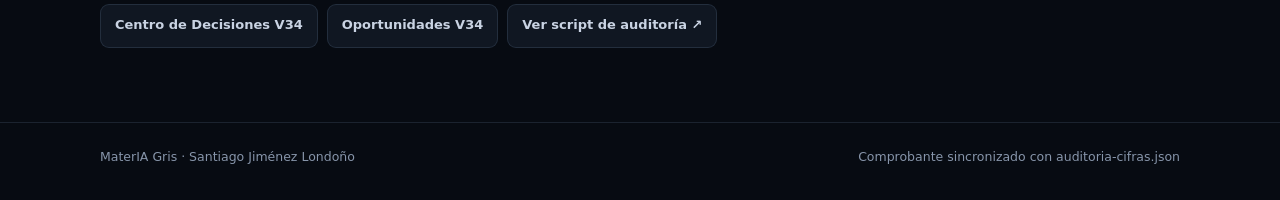
==== commit 686f8da3: "feat: ampliar Sapiencia ODES V37" ====
--- a/public/auditoria.html
+++ b/public/auditoria.html
@@ -4,7 +4,7 @@
 <meta charset="UTF-8">
 <meta name="viewport" content="width=device-width, initial-scale=1.0">
 <title>Auditoría de cifras · MaterIA Gris</title>
-<meta name="description" content="Comprobante público V36 de MaterIA Gris: territorio, oportunidades, trayectorias, fuentes vivas y biblioteca Sapiencia ODES.">
+<meta name="description" content="Comprobante público V37 de MaterIA Gris: territorio, oportunidades, trayectorias, fuentes vivas, biblioteca y tableros Sapiencia ODES.">
 <link rel="preconnect" href="https://fonts.googleapis.com">
 <link rel="preconnect" href="https://fonts.gstatic.com" crossorigin>
 <link href="https://fonts.googleapis.com/css2?family=Fraunces:opsz,wght@9..144,550;9..144,650&display=swap" rel="stylesheet">
@@ -62,9 +62,9 @@
 
 <main class="wrap">
   <header>
-    <p class="eyebrow">Comprobante público · V36</p>
+    <p class="eyebrow">Comprobante público · V37</p>
     <h1>La evidencia estratégica, puesta a prueba</h1>
-    <p class="lede">Recalculamos territorio, Sala Ejecutiva y Trayectorias desde archivos documentados. V36 amplía la lectura a 41 fuentes y 114 indicadores e incorpora 64 publicaciones del Observatorio de Sapiencia, diferenciando encuestas, sondeos y registros administrativos.</p>
+    <p class="lede">Recalculamos territorio, Sala Ejecutiva y Trayectorias desde archivos documentados. V37 amplía la lectura a 44 fuentes y 147 indicadores, y conecta 113 recursos del Observatorio de Sapiencia entre PDF y tableros interactivos.</p>
     <p class="meta">Auditoría ejecutada el <span id="audit-date">17 de julio de 2026</span> · Fuentes con huella digital SHA-256</p>
   </header>
 
@@ -94,8 +94,8 @@
       <article class="check"><div class="check-top"><h3>IES Distrito V28</h3><span class="badge">Verificado</span></div><b>3 × 4</b><p>instituciones y universos de datos separados: convocatoria, catálogo, SNIES y finanzas.</p></article>
       <article class="check"><div class="check-top"><h3>Perfiles IES V29</h3><span class="badge">Conectados</span></div><b>3</b><p>páginas institucionales alimentadas por el mismo comprobante distrital.</p></article>
       <article class="check"><div class="check-top"><h3>Corte distrital V30</h3><span class="badge">Conciliado</span></div><b>46.489</b><p>matriculados al 28 de febrero de 2026; la suma de las tres IES tiene diferencia cero.</p></article>
-      <article class="check"><div class="check-top"><h3>Fuentes vivas V36</h3><span class="badge">Validado</span></div><b>41 × 114</b><p>fuentes e indicadores con cero referencias internas rotas, duplicados o metadatos críticos faltantes.</p></article>
-      <article class="check"><div class="check-top"><h3>Sapiencia ODES V36</h3><span class="badge">Trazable</span></div><b>64 + 47</b><p>publicaciones catalogadas e indicadores de encuesta; ocho PDF y 312 páginas contrastados con huella SHA-256.</p></article>
+      <article class="check"><div class="check-top"><h3>Fuentes vivas V37</h3><span class="badge">Validado</span></div><b>44 × 147</b><p>fuentes e indicadores con cero referencias internas rotas, duplicados o metadatos críticos faltantes.</p></article>
+      <article class="check"><div class="check-top"><h3>Sapiencia ODES V37</h3><span class="badge">Trazable</span></div><b>113 + 80</b><p>recursos catalogados e indicadores de encuesta; 11 PDF y 411 páginas contrastados con huella SHA-256.</p></article>
       <article class="check"><div class="check-top"><h3>Diagnóstico ampliado V35</h3><span class="badge">Trazable</span></div><b>7 + 22</b><p>nuevas fuentes e indicadores sobre tránsito, permanencia, media, inclusión y riesgo nacional.</p></article>
       <article class="check"><div class="check-top"><h3>Imagen explicativa V35</h3><span class="badge">Integrada</span></div><b>1672 × 941</b><p>croquis de Antioquia y tres funciones del producto, con WebP optimizado y respaldo PNG.</p></article>
       <article class="check"><div class="check-top"><h3>Centro de Decisiones V34</h3><span class="badge">Explicable</span></div><b>4 × 6</b><p>perspectivas y propósitos sobre 61 universos territoriales; estado local y briefs trazables.</p></article>
@@ -136,9 +136,10 @@
       <a class="btn secondary" href="verificacion-v26.json">Revisión documental V26</a>
       <a class="btn secondary" href="comparativo-producto.json">Comparativo de producto V27</a>
       <a class="btn secondary" href="ies-distritales.json">Sistema distrital V30</a>
-      <a class="btn secondary" href="fuentes-antioquia.json">Fuentes vivas V36</a>
+      <a class="btn secondary" href="fuentes-antioquia.json">Fuentes vivas V37</a>
       <a class="btn secondary" href="sapiencia-observatorio.json">Biblioteca Sapiencia ODES</a>
-      <a class="btn secondary" href="verificacion-v36.json">Verificación V36</a>
+      <a class="btn secondary" href="verificacion-v37.json">Verificación V37</a>
+      <a class="btn secondary" href="verificacion-v36.json">Verificación histórica V36</a>
       <a class="btn secondary" href="verificacion-v35.json">Diagnóstico e imagen V35</a>
       <a class="btn secondary" href="verificacion-centro-v34.json">Centro de Decisiones V34</a>
       <a class="btn secondary" href="verificacion-v34.json">Oportunidades V34</a>
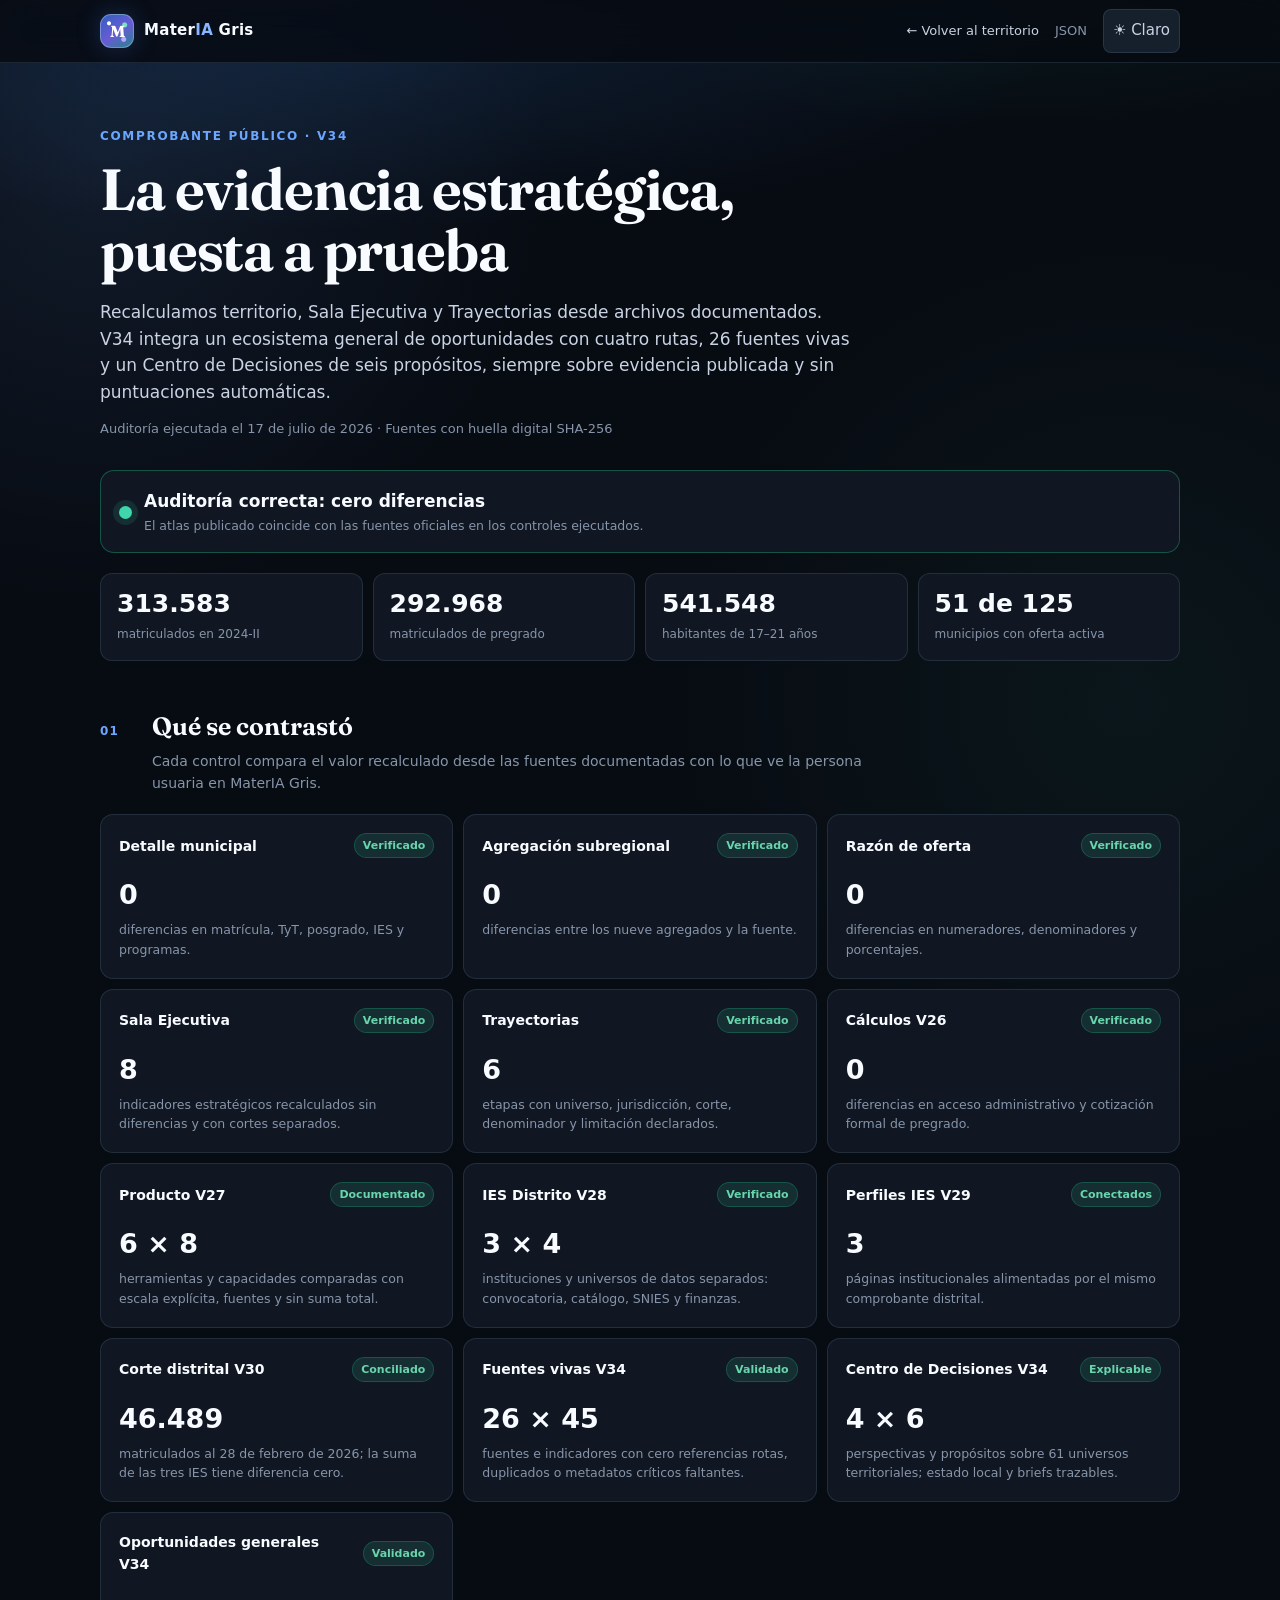
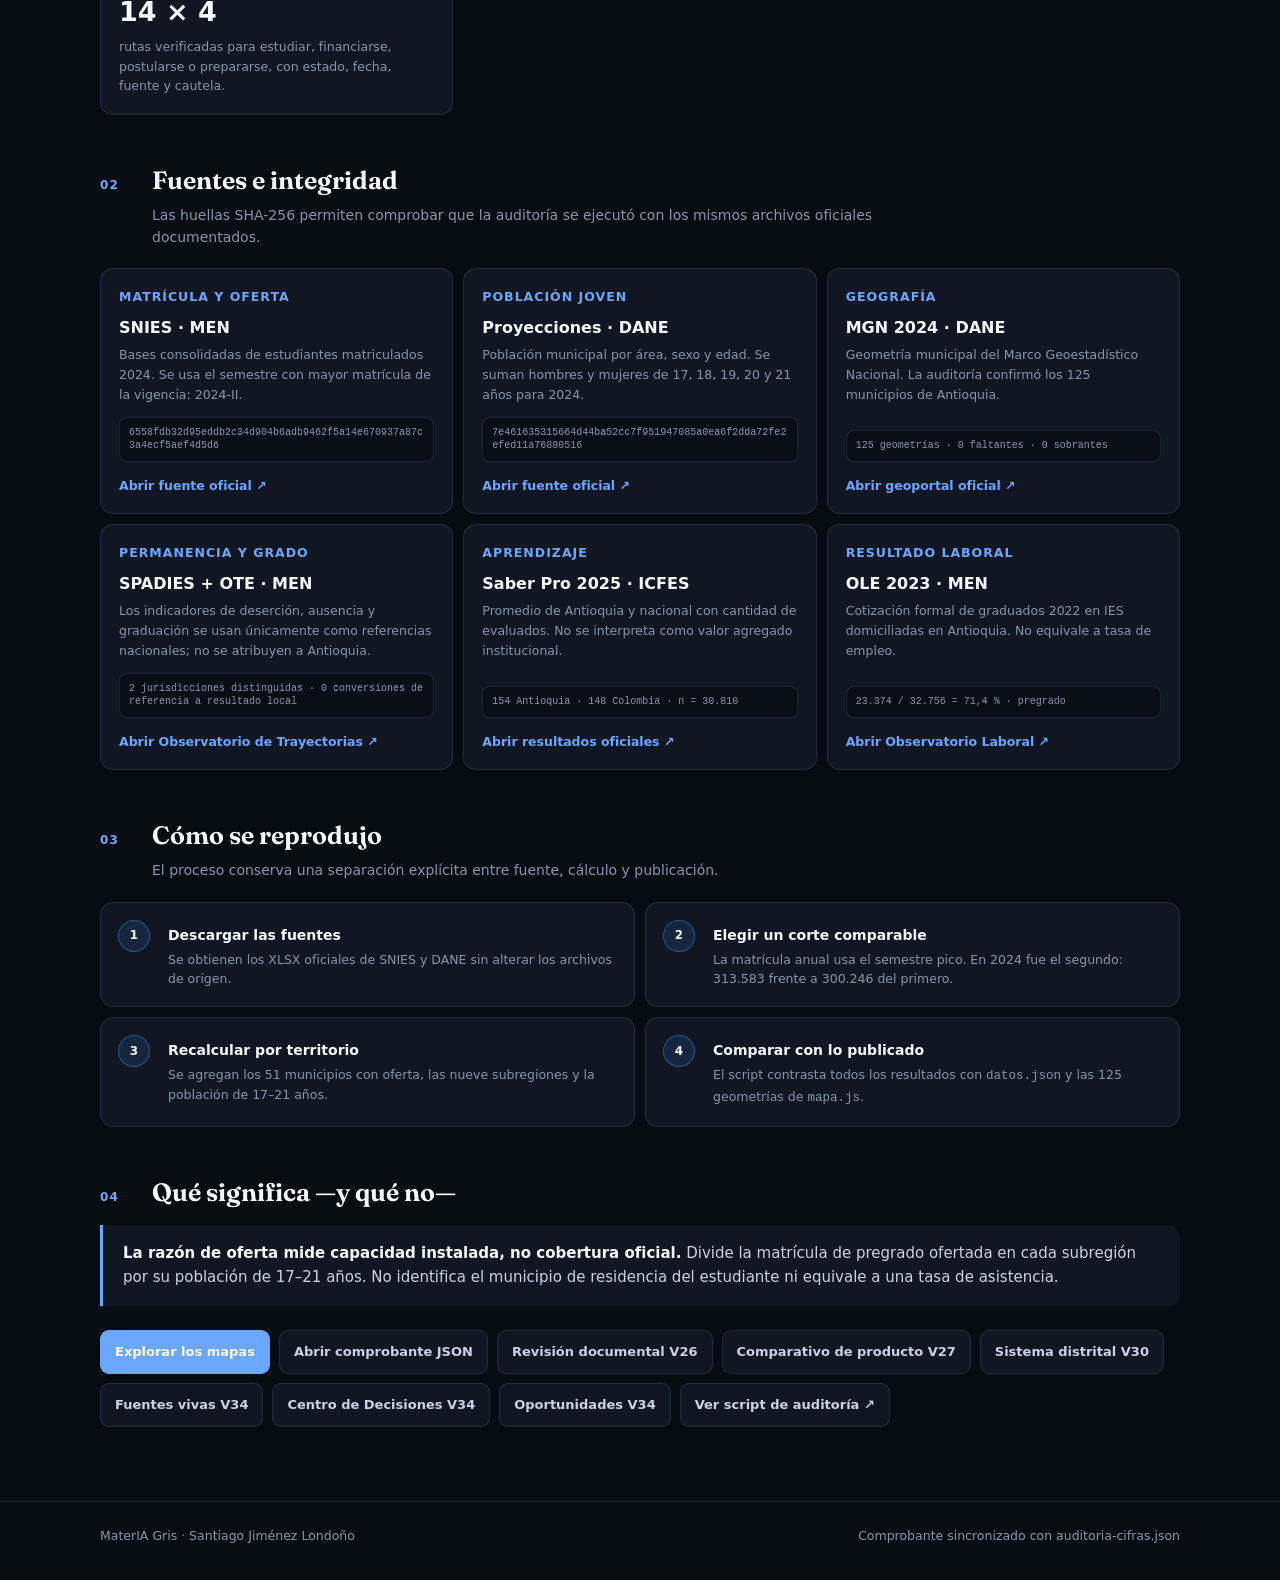
==== commit 2caa77ea: "V36: corte de verificación 24-jul-2026 y preparación para salida pública Cifras - Reverificado: SNIE" ====
--- a/public/auditoria.html
+++ b/public/auditoria.html
@@ -4,7 +4,9 @@
 <meta charset="UTF-8">
 <meta name="viewport" content="width=device-width, initial-scale=1.0">
 <title>Auditoría de cifras · MaterIA Gris</title>
-<meta name="description" content="Comprobante público V37 de MaterIA Gris: territorio, oportunidades, trayectorias, fuentes vivas, biblioteca y tableros Sapiencia ODES.">
+<link rel="canonical" href="https://materia-gris.vercel.app/auditoria.html">
+<meta name="robots" content="index,follow,max-image-preview:large">
+<meta name="description" content="Comprobante público V34 de MaterIA Gris: territorio, oportunidades generales, trayectorias, fuentes vivas y Centro de Decisiones.">
 <link rel="preconnect" href="https://fonts.googleapis.com">
 <link rel="preconnect" href="https://fonts.gstatic.com" crossorigin>
 <link href="https://fonts.googleapis.com/css2?family=Fraunces:opsz,wght@9..144,550;9..144,650&display=swap" rel="stylesheet">
@@ -62,10 +64,10 @@
 
 <main class="wrap">
   <header>
-    <p class="eyebrow">Comprobante público · V37</p>
+    <p class="eyebrow">Comprobante público · V34</p>
     <h1>La evidencia estratégica, puesta a prueba</h1>
-    <p class="lede">Recalculamos territorio, Sala Ejecutiva y Trayectorias desde archivos documentados. V37 amplía la lectura a 44 fuentes y 147 indicadores, y conecta 113 recursos del Observatorio de Sapiencia entre PDF y tableros interactivos.</p>
-    <p class="meta">Auditoría ejecutada el <span id="audit-date">17 de julio de 2026</span> · Fuentes con huella digital SHA-256</p>
+    <p class="lede">Recalculamos territorio, Sala Ejecutiva y Trayectorias desde archivos documentados. V34 integra un ecosistema general de oportunidades con cuatro rutas, 26 fuentes vivas y un Centro de Decisiones de seis propósitos, siempre sobre evidencia publicada y sin puntuaciones automáticas.</p>
+    <p class="meta">Auditoría ejecutada el <span id="audit-date">16 de julio de 2026</span> · Fuentes con huella digital SHA-256</p>
   </header>
 
   <div class="status" role="status" aria-live="polite">
@@ -94,10 +96,7 @@
       <article class="check"><div class="check-top"><h3>IES Distrito V28</h3><span class="badge">Verificado</span></div><b>3 × 4</b><p>instituciones y universos de datos separados: convocatoria, catálogo, SNIES y finanzas.</p></article>
       <article class="check"><div class="check-top"><h3>Perfiles IES V29</h3><span class="badge">Conectados</span></div><b>3</b><p>páginas institucionales alimentadas por el mismo comprobante distrital.</p></article>
       <article class="check"><div class="check-top"><h3>Corte distrital V30</h3><span class="badge">Conciliado</span></div><b>46.489</b><p>matriculados al 28 de febrero de 2026; la suma de las tres IES tiene diferencia cero.</p></article>
-      <article class="check"><div class="check-top"><h3>Fuentes vivas V37</h3><span class="badge">Validado</span></div><b>44 × 147</b><p>fuentes e indicadores con cero referencias internas rotas, duplicados o metadatos críticos faltantes.</p></article>
-      <article class="check"><div class="check-top"><h3>Sapiencia ODES V37</h3><span class="badge">Trazable</span></div><b>113 + 80</b><p>recursos catalogados e indicadores de encuesta; 11 PDF y 411 páginas contrastados con huella SHA-256.</p></article>
-      <article class="check"><div class="check-top"><h3>Diagnóstico ampliado V35</h3><span class="badge">Trazable</span></div><b>7 + 22</b><p>nuevas fuentes e indicadores sobre tránsito, permanencia, media, inclusión y riesgo nacional.</p></article>
-      <article class="check"><div class="check-top"><h3>Imagen explicativa V35</h3><span class="badge">Integrada</span></div><b>1672 × 941</b><p>croquis de Antioquia y tres funciones del producto, con WebP optimizado y respaldo PNG.</p></article>
+      <article class="check"><div class="check-top"><h3>Fuentes vivas V34</h3><span class="badge">Validado</span></div><b>26 × 45</b><p>fuentes e indicadores con cero referencias rotas, duplicados o metadatos críticos faltantes.</p></article>
       <article class="check"><div class="check-top"><h3>Centro de Decisiones V34</h3><span class="badge">Explicable</span></div><b>4 × 6</b><p>perspectivas y propósitos sobre 61 universos territoriales; estado local y briefs trazables.</p></article>
       <article class="check"><div class="check-top"><h3>Oportunidades generales V34</h3><span class="badge">Validado</span></div><b>14 × 4</b><p>rutas verificadas para estudiar, financiarse, postularse o prepararse, con estado, fecha, fuente y cautela.</p></article>
     </div>
@@ -136,11 +135,7 @@
       <a class="btn secondary" href="verificacion-v26.json">Revisión documental V26</a>
       <a class="btn secondary" href="comparativo-producto.json">Comparativo de producto V27</a>
       <a class="btn secondary" href="ies-distritales.json">Sistema distrital V30</a>
-      <a class="btn secondary" href="fuentes-antioquia.json">Fuentes vivas V37</a>
-      <a class="btn secondary" href="sapiencia-observatorio.json">Biblioteca Sapiencia ODES</a>
-      <a class="btn secondary" href="verificacion-v37.json">Verificación V37</a>
-      <a class="btn secondary" href="verificacion-v36.json">Verificación histórica V36</a>
-      <a class="btn secondary" href="verificacion-v35.json">Diagnóstico e imagen V35</a>
+      <a class="btn secondary" href="fuentes-antioquia.json">Fuentes vivas V34</a>
       <a class="btn secondary" href="verificacion-centro-v34.json">Centro de Decisiones V34</a>
       <a class="btn secondary" href="verificacion-v34.json">Oportunidades V34</a>
       <a class="btn secondary" href="https://github.com/sjimenezlon/observatorio-educacion-antioquia/blob/main/scripts/auditar_atlas.py" target="_blank" rel="noopener">Ver script de auditoría ↗</a>
